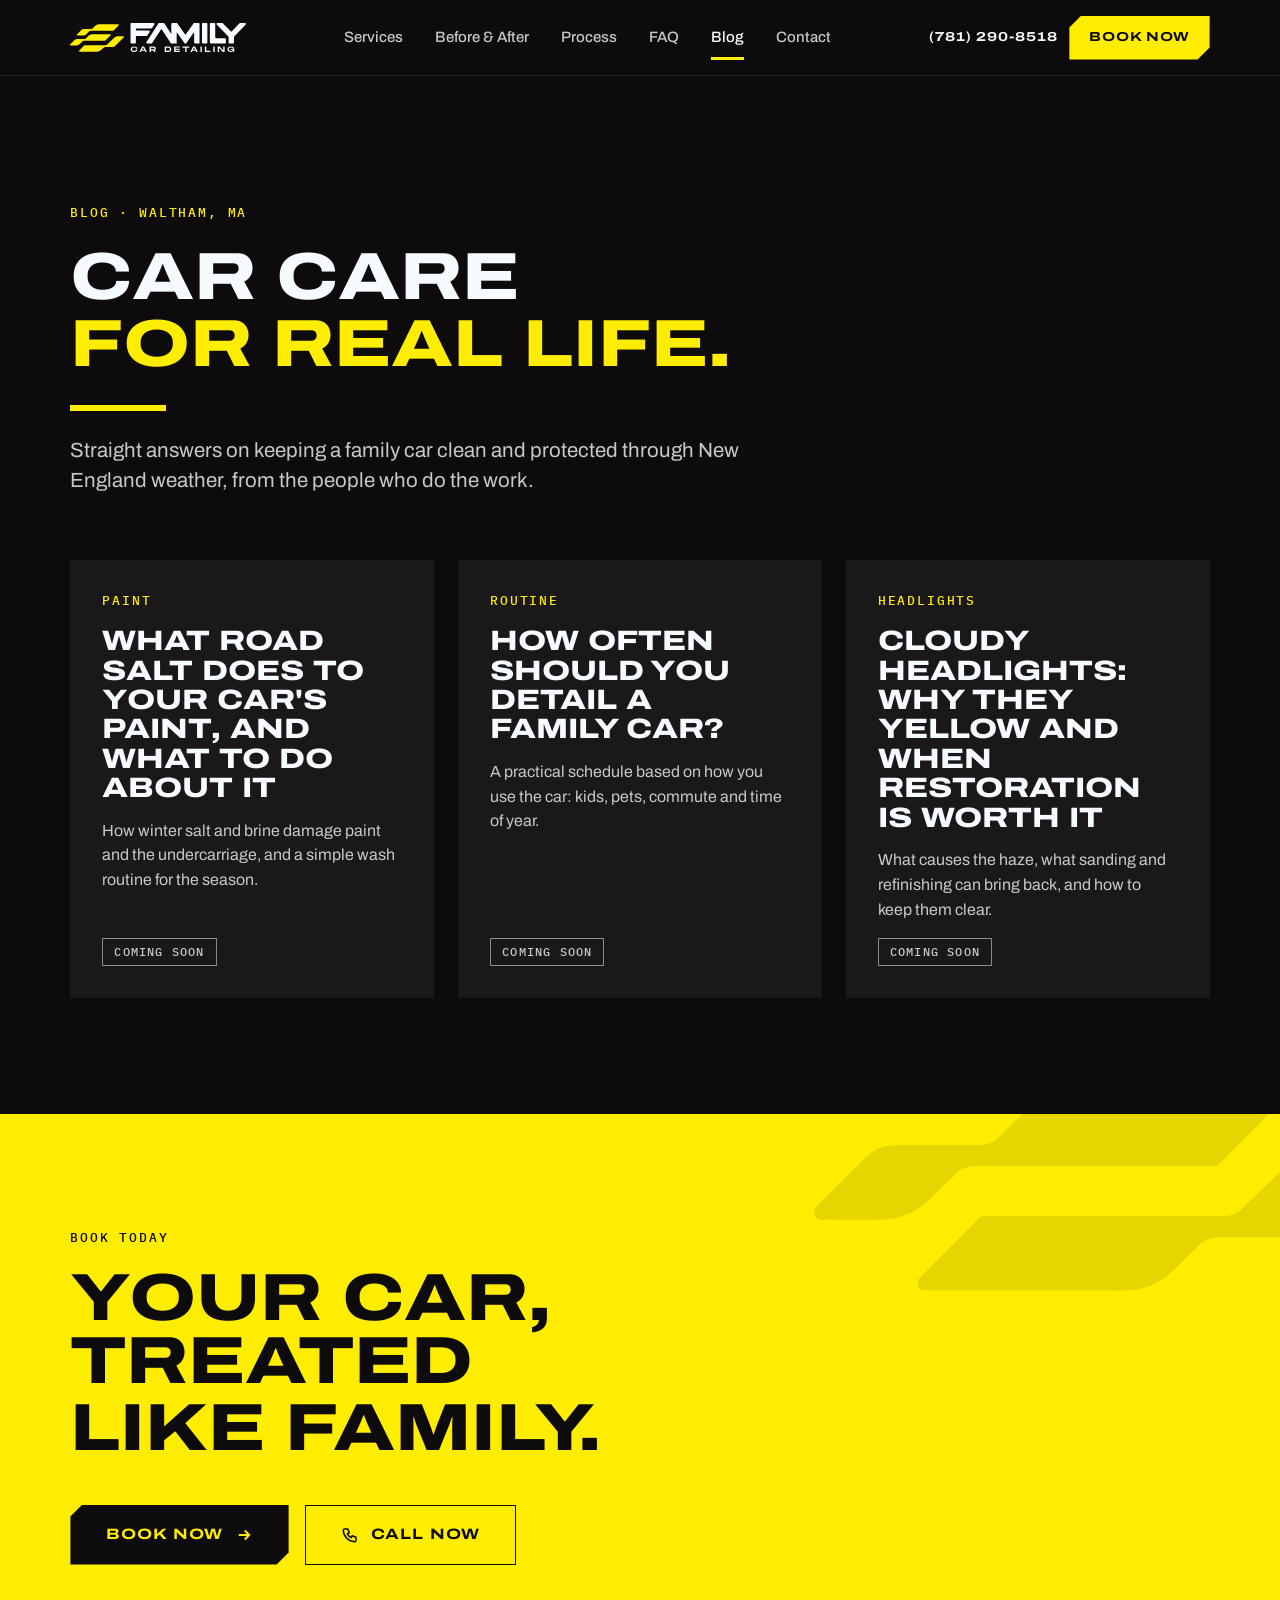
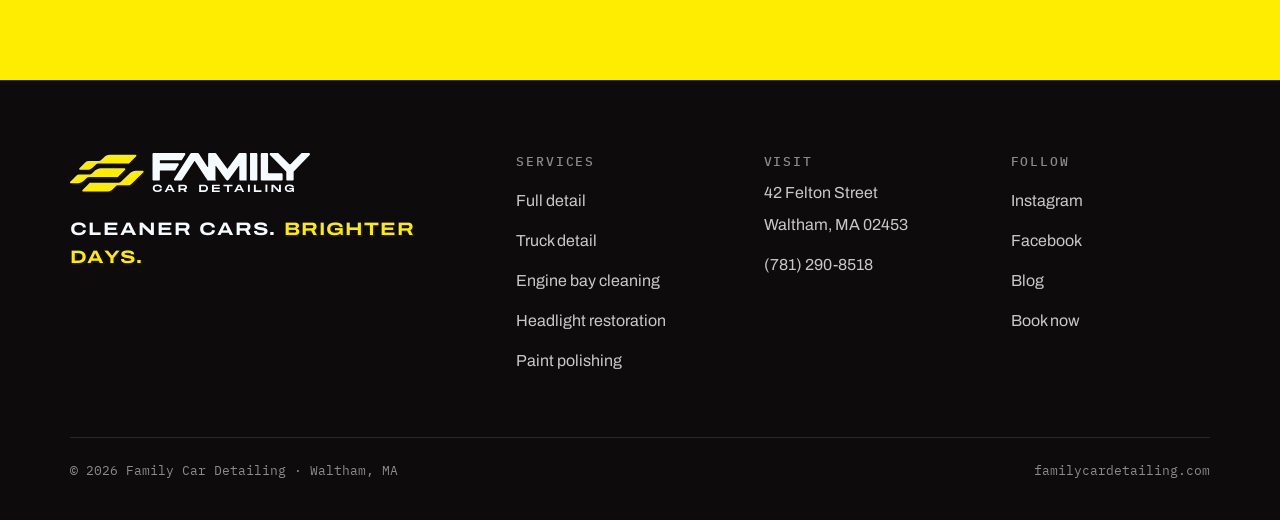
==== blog/index.html @ ffea7d0d "feat: site Family Car Detailing (one page + blog) e material de marca Site estático em website/, sty" ====
<!doctype html>
<html lang="en-US">
<head>
<meta charset="utf-8">
<meta name="viewport" content="width=device-width, initial-scale=1, viewport-fit=cover">
<title>Car Care Blog for Waltham Drivers | Family Car Detailing</title>
<meta name="description" content="Straight answers on keeping a family car clean and protected through New England weather, from the Family Car Detailing studio in Waltham, MA.">
<link rel="canonical" href="https://familycardetailing.com/blog/">
<meta name="theme-color" content="#0D0B0C">
<meta property="og:type" content="website">
<meta property="og:title" content="Car Care Blog for Waltham Drivers | Family Car Detailing">
<meta property="og:description" content="Straight answers on keeping a family car clean and protected through New England weather.">
<meta property="og:image" content="https://familycardetailing.com/assets/img/og.jpg">
<link rel="icon" href="../assets/img/simbolo.svg" type="image/svg+xml">
<link rel="preload" href="../assets/fonts/archivo-var-latin.woff2" as="font" type="font/woff2" crossorigin>
<link rel="stylesheet" href="../assets/css/tokens.css">
<link rel="stylesheet" href="../assets/css/components.css">
<link rel="stylesheet" href="../assets/css/site.css">
<script>document.documentElement.classList.add('js');</script>
<!-- Prévia no GitHub Pages não deve ser indexada pelo Google; no domínio final este trecho não faz nada. -->
<script>if (location.hostname.endsWith('github.io')) { var m = document.createElement('meta'); m.name = 'robots'; m.content = 'noindex, nofollow'; document.head.appendChild(m); }</script>
</head>
<body>
<a class="fcd-skip" href="#main">Skip to content</a>

<svg width="0" height="0" style="position:absolute" aria-hidden="true" focusable="false">
<defs>
<symbol id="fcd-mark" viewBox="0 0 457.68 230.81"><path d="M62.46,94.26l43.87.1c12.84,0,25-4.72,33.36-12.94l20.92-20.58c3.93-3.87,8.81-5.75,14.92-5.75l188.14-.04c1.45,0,2.84-.58,3.86-1.61l43.93-44.12c1.55-1.56,2.02-3.9,1.17-5.94-.85-2.04-2.83-3.36-5.04-3.36,0,0-161.44-.03-161.44-.03-.11,0-.22,0-.33,0-13.63.83-25.52,6.26-35.33,16.13l-15.44,15.54c-5.21,5.25-10.36,7.8-15.73,7.8l-63.08.04c-8.25,0-15.07,2.66-20.27,7.89l-37.37,37.55c-1.55,1.56-2.02,3.9-1.17,5.93.84,2.03,2.82,3.36,5.03,3.37Z"/><path d="M105.44,143.59c3.29-3.25,8.28-4.16,13.22-4.64,0,0,176.34.07,176.34.07,1.45,0,2.84-.58,3.87-1.61l43.7-43.94c1.55-1.56,2.01-3.9,1.17-5.94-.84-2.03-2.83-3.36-5.03-3.36l-147.32-.1c-13.97.14-26.59,5.39-36.48,15.19l-18.66,18.49c-3.59,3.56-8.76,5.69-13.82,5.69h-62.61c-8.14,0-15.57,2.94-20.91,8.29L1.59,169.1c-1.56,1.56-2.02,3.9-1.18,5.93.84,2.04,2.82,3.37,5.02,3.37l42.95.13c13.98,0,27.16-5.41,37.1-15.23l19.95-19.71Z"/><path d="M457.27,103.7c-.84-2.05-2.82-3.38-5.03-3.39l-42.95-.13c-13.98,0-27.16,5.41-37.08,15.21l-57.11,55.88c-3.29,3.25-8.28,4.16-13.21,4.64,0,0-176.34-.07-176.34-.07-1.45,0-2.84.58-3.87,1.61l-43.7,43.94c-1.55,1.56-2.01,3.9-1.17,5.94.85,2.03,2.83,3.36,5.03,3.36l147.26.1h.06c13.98-.14,26.59-5.39,36.48-15.19l18.66-18.49c3.59-3.56,8.76-5.69,13.82-5.69h62.61c8.14,0,15.57-2.94,20.88-8.26l74.46-73.54c1.57-1.55,2.05-3.9,1.22-5.94Z"/></symbol>
<symbol id="i-arrow" viewBox="0 0 24 24" fill="none" stroke="currentColor" stroke-width="2.5"><path d="M5 12h14M13 6l6 6-6 6"/></symbol>
<symbol id="i-plus" viewBox="0 0 24 24" fill="none" stroke="currentColor" stroke-width="2.5"><path d="M12 5v14M5 12h14"/></symbol>
<symbol id="i-menu" viewBox="0 0 24 24" fill="none" stroke="currentColor" stroke-width="2"><path d="M3 7h18M3 12h18M9 17h12"/></symbol>
<symbol id="i-phone" viewBox="0 0 24 24" fill="none" stroke="currentColor" stroke-width="2"><path d="M5 4h4l2 5-2.5 1.5a11 11 0 0 0 5 5L15 13l5 2v4a2 2 0 0 1-2 2A16 16 0 0 1 3 6a2 2 0 0 1 2-2z"/></symbol>
</defs>
</svg>

<header class="fcd-header" id="top">
  <a class="fcd-header__brand" href="../" aria-label="Family Car Detailing — home"><img class="fcd-logo" src="../assets/img/logo_hor_light.svg" width="827" height="136" alt=""></a>
  <nav class="fcd-nav" aria-label="Primary">
    <a href="../#services">Services</a>
    <a href="../#work">Before &amp; After</a>
    <a href="../#process">Process</a>
    <a href="../#faq">FAQ</a>
    <a href="./" aria-current="page">Blog</a>
    <a href="../#visit">Contact</a>
  </nav>
  <div class="fcd-header__actions">
    <a class="fcd-link fcd-header__call" href="tel:+17812908518">(781) 290-8518</a>
    <a class="fcd-btn fcd-btn--primary fcd-btn--sm" href="../#book">Book now</a>
    <button class="fcd-menu-btn" type="button" aria-label="Open menu" aria-expanded="false" aria-controls="menu"><svg aria-hidden="true"><use href="#i-menu"/></svg></button>
  </div>
</header>

<main id="main">
  <div class="fcd-page-head" data-reveal="lines">
    <span class="fcd-eyebrow">Blog · Waltham, MA</span>
    <h1 class="fcd-h1"><span class="fcd-line"><span>Car care</span></span><span class="fcd-line"><span class="fcd-hl">for real life.</span></span></h1>
    <div class="fcd-bar fcd-bar--lg"></div>
    <p class="fcd-lead">Straight answers on keeping a family car clean and protected through New England weather, from the people who do the work.</p>
  </div>

  <section class="fcd-section" style="padding-top:0">
    <div class="fcd-container">
      <!-- Cada artigo publicado vira <a class="fcd-card" href="slug/"> com data em .fcd-data; trocar a etiqueta "Coming soon". -->
      <div class="fcd-posts">
        <article class="fcd-post" data-reveal="rise" style="--d:0"><span class="fcd-eyebrow">Paint</span><h2 class="fcd-h3">What road salt does to your car's paint, and what to do about it</h2><p>How winter salt and brine damage paint and the undercarriage, and a simple wash routine for the season.</p><span class="fcd-tag fcd-tag--outline">Coming soon</span></article>
        <article class="fcd-post" data-reveal="rise" style="--d:1"><span class="fcd-eyebrow">Routine</span><h2 class="fcd-h3">How often should you detail a family car?</h2><p>A practical schedule based on how you use the car: kids, pets, commute and time of year.</p><span class="fcd-tag fcd-tag--outline">Coming soon</span></article>
        <article class="fcd-post" data-reveal="rise" style="--d:2"><span class="fcd-eyebrow">Headlights</span><h2 class="fcd-h3">Cloudy headlights: why they yellow and when restoration is worth it</h2><p>What causes the haze, what sanding and refinishing can bring back, and how to keep them clear.</p><span class="fcd-tag fcd-tag--outline">Coming soon</span></article>
      </div>
    </div>
  </section>

  <section class="fcd-cta" data-theme="yellow">
    <svg class="fcd-mark fcd-cta__mark" viewBox="0 0 457.68 230.81" aria-hidden="true"><use href="#fcd-mark"/></svg>
    <div class="fcd-cta__copy" data-reveal="lines">
      <span class="fcd-eyebrow">Book today</span>
      <h2 class="fcd-h1"><span class="fcd-line"><span>Your car, treated</span></span><span class="fcd-line"><span>like family.</span></span></h2>
    </div>
    <div class="fcd-cta__actions">
      <a class="fcd-btn fcd-btn--primary fcd-btn--lg" href="../#book">Book now<svg aria-hidden="true"><use href="#i-arrow"/></svg></a>
      <a class="fcd-btn fcd-btn--secondary fcd-btn--lg" href="tel:+17812908518"><svg aria-hidden="true"><use href="#i-phone"/></svg>Call now</a>
    </div>
  </section>
</main>

<footer class="fcd-footer">
  <div class="fcd-footer__cols">
    <div class="fcd-footer__brand"><img class="fcd-logo" style="width:240px" src="../assets/img/logo_hor_light.svg" width="827" height="136" alt="Family Car Detailing" loading="lazy"><span class="fcd-footer__tagline">Cleaner cars. <span class="fcd-hl">Brighter days.</span></span></div>
    <nav aria-label="Services"><span class="fcd-eyebrow" style="color:var(--muted);padding-bottom:10px">Services</span><a href="../#services">Full detail</a><a href="../#services">Truck detail</a><a href="../#services">Engine bay cleaning</a><a href="../#services">Headlight restoration</a><a href="../#services">Paint polishing</a></nav>
    <address><span class="fcd-eyebrow" style="color:var(--muted);padding-bottom:10px;min-height:0">Visit</span>42 Felton Street<span>Waltham, MA&nbsp;02453</span><a href="tel:+17812908518">(781) 290-8518</a></address>
    <nav aria-label="Follow"><span class="fcd-eyebrow" style="color:var(--muted);padding-bottom:10px">Follow</span><a href="../#visit" data-tbd-link="instagram">Instagram</a><a href="../#visit" data-tbd-link="facebook">Facebook</a><a href="./">Blog</a><a href="../#book">Book now</a></nav>
  </div>
  <div class="fcd-footer__legal"><span>© 2026 Family Car Detailing · Waltham, MA</span><span>familycardetailing.com</span></div>
</footer>

<div class="fcd-callbar is-on"><a class="fcd-btn fcd-btn--primary" href="../#book">Book now</a><a class="fcd-btn fcd-btn--secondary fcd-callbar__call" href="tel:+17812908518" aria-label="Call now"><svg aria-hidden="true"><use href="#i-phone"/></svg></a></div>

<div class="fcd-menu" id="menu" role="dialog" aria-modal="true" aria-label="Menu" inert>
  <div class="fcd-menu__layer fcd-menu__layer--1"></div>
  <div class="fcd-menu__layer fcd-menu__layer--2"></div>
  <div class="fcd-menu__panel">
    <div class="fcd-menu__bar"><img class="fcd-logo" style="width:150px" src="../assets/img/logo_hor_light.svg" width="827" height="136" alt="Family Car Detailing"><button class="fcd-menu__close" type="button" data-menu-close>Close<svg aria-hidden="true"><use href="#i-plus"/></svg></button></div>
    <ul class="fcd-menu__list">
      <li class="fcd-menu__item"><a href="../#services"><span class="fcd-num">01</span>Services</a></li>
      <li class="fcd-menu__item"><a href="../#work"><span class="fcd-num">02</span>Before &amp; After</a></li>
      <li class="fcd-menu__item"><a href="../#process"><span class="fcd-num">03</span>Process</a></li>
      <li class="fcd-menu__item"><a href="../#faq"><span class="fcd-num">04</span>FAQ</a></li>
      <li class="fcd-menu__item"><a href="./"><span class="fcd-num">05</span>Blog</a></li>
      <li class="fcd-menu__item"><a href="../#visit"><span class="fcd-num">06</span>Contact</a></li>
    </ul>
    <div class="fcd-menu__foot">
      <span class="fcd-eyebrow">Waltham, MA</span>
      <div><a class="fcd-btn fcd-btn--primary" href="../#book">Book now</a><a class="fcd-btn fcd-btn--secondary" href="tel:+17812908518"><svg aria-hidden="true"><use href="#i-phone"/></svg>Call now</a></div>
    </div>
  </div>
</div>

<script src="../assets/vendor/gsap.min.js" defer></script>
<script src="../assets/vendor/ScrollTrigger.min.js" defer></script>
<script src="../assets/js/main.js" defer></script>
</body>
</html>
---- assets/css/tokens.css ----
/* Family Car Detailing — tokens (fonte: projeto/styleguide/family-web-styleguide.html, bloco fcd-tokens) */
@font-face { font-family: 'Archivo'; font-style: normal; font-weight: 300 900; font-stretch: 62% 125%; font-display: swap; src: url(../fonts/archivo-var-latin.woff2) format('woff2'); }
@font-face { font-family: 'IBM Plex Mono'; font-style: normal; font-weight: 400; font-display: swap; src: url(../fonts/plex-mono-400-latin.woff2) format('woff2'); }
@font-face { font-family: 'IBM Plex Mono'; font-style: normal; font-weight: 500; font-display: swap; src: url(../fonts/plex-mono-500-latin.woff2) format('woff2'); }

:root {
  /* cor · marca (Brand Book 1.0) */
  --fcd-yellow: #FFED00;
  --fcd-black: #0D0B0C;
  --fcd-white: #F6FBFF;
  --fcd-graphite: #1A1819;
  --fcd-steel: #2A2729;
  --fcd-silver: #8C8A8B;
  --fcd-chrome: #C9C7C8;
  --fcd-ink-700: #3A3638;
  --fcd-ink-500: #5A5658;
  --fcd-mist: #E6EBEF;

  /* cor · estado (extensão para web, fora do brand book) */
  --fcd-error: #FF6B5E;
  --fcd-error-ink: #B3261E;
  --fcd-success: #4FD08A;
  --fcd-success-ink: #1B6E42;

  /* cor · papéis — tema Carbon (padrão) */
  --bg: var(--fcd-black);
  --surface: var(--fcd-graphite);
  --border: var(--fcd-steel);
  --control-border: var(--fcd-silver);
  --text: var(--fcd-white);
  --text-2: var(--fcd-chrome);
  --muted: var(--fcd-silver);
  --accent: var(--fcd-yellow);
  --on-accent: var(--fcd-black);
  --hl: var(--fcd-yellow);
  --eyebrow: var(--fcd-yellow);
  --bar: var(--fcd-yellow);
  --focus: var(--fcd-yellow);
  --danger: var(--fcd-error);
  --ok: var(--fcd-success);
  --sheen: rgba(255, 255, 255, .7);

  /* tipo */
  --font-sans: 'Archivo', system-ui, -apple-system, 'Segoe UI', sans-serif;
  --font-mono: 'IBM Plex Mono', ui-monospace, 'SFMono-Regular', Menlo, monospace;
  --fs-display: clamp(44px, 7vw, 112px);
  --fs-h1: clamp(38px, 5.2vw, 80px);
  --fs-h2: clamp(30px, 4vw, 56px);
  --fs-h3: clamp(22px, 2.2vw, 28px);
  --fs-h4: 20px;
  --fs-lead: clamp(18px, 1.6vw, 22px);
  --fs-body: clamp(16px, .6vw + 13px, 18px);
  --fs-small: 15px;
  --fs-eyebrow: 13px;

  /* espaço (base 4) */
  --space-1: 4px;
  --space-2: 8px;
  --space-3: 12px;
  --space-4: 16px;
  --space-6: 24px;
  --space-8: 32px;
  --space-12: 48px;
  --space-16: 64px;
  --space-24: 96px;
  --space-32: 128px;

  /* layout */
  --container: 1280px;
  --gutter: clamp(20px, 5.5vw, 80px);
  --section: clamp(64px, 9vw, 144px);
  --header-h: 76px;

  /* forma */
  --fcd-radius: 0;
  --fcd-cut: 12px;
  --cut: polygon(var(--fcd-cut) 0, 100% 0, 100% calc(100% - var(--fcd-cut)), calc(100% - var(--fcd-cut)) 100%, 0 100%, 0 var(--fcd-cut));

  /* movimento */
  --fcd-ease: cubic-bezier(.2, .7, .1, 1);
  --fcd-dur-1: 160ms;
  --fcd-dur-2: 240ms;
  --fcd-dur-3: 480ms;
  --fcd-dur-4: 900ms;

  /* camadas */
  --z-base: 0;
  --z-raised: 10;
  --z-header: 100;
  --z-callbar: 110;
  --z-overlay: 1000;
}

/* tema Gloss — seções claras de respiro */
[data-theme="gloss"] {
  --bg: var(--fcd-white);
  --surface: var(--fcd-mist);
  --border: var(--fcd-chrome);
  --control-border: var(--fcd-ink-500);
  --text: var(--fcd-black);
  --text-2: var(--fcd-ink-700);
  --muted: var(--fcd-ink-500);
  --accent: var(--fcd-black);
  --on-accent: var(--fcd-white);
  --hl: var(--fcd-black);
  --eyebrow: var(--fcd-ink-500);
  --focus: var(--fcd-black);
  --danger: var(--fcd-error-ink);
  --ok: var(--fcd-success-ink);
  --sheen: rgba(255, 255, 255, .28);
}

/* tema Yellow — uma seção de chamada por página */
[data-theme="yellow"] {
  --bg: var(--fcd-yellow);
  --surface: var(--fcd-black);
  --border: var(--fcd-black);
  --control-border: var(--fcd-black);
  --text: var(--fcd-black);
  --text-2: var(--fcd-black);
  --muted: var(--fcd-black);
  --accent: var(--fcd-black);
  --on-accent: var(--fcd-yellow);
  --hl: var(--fcd-black);
  --eyebrow: var(--fcd-black);
  --bar: var(--fcd-black);
  --focus: var(--fcd-black);
  --sheen: rgba(255, 255, 255, .28);
}

/* tema Carbon declarado, para aninhar dentro de seções claras */
[data-theme="carbon"] {
  --bg: var(--fcd-black);
  --surface: var(--fcd-graphite);
  --border: var(--fcd-steel);
  --control-border: var(--fcd-silver);
  --text: var(--fcd-white);
  --text-2: var(--fcd-chrome);
  --muted: var(--fcd-silver);
  --accent: var(--fcd-yellow);
  --on-accent: var(--fcd-black);
  --hl: var(--fcd-yellow);
  --eyebrow: var(--fcd-yellow);
  --bar: var(--fcd-yellow);
  --focus: var(--fcd-yellow);
  --danger: var(--fcd-error);
  --ok: var(--fcd-success);
  --sheen: rgba(255, 255, 255, .7);
}
---- assets/css/components.css ----
/* Family Car Detailing — base + componentes (fonte: styleguide, bloco fcd-components). Não editar aqui: extensões vão em site.css */
/* ---------- base ---------- */
*, *::before, *::after { box-sizing: border-box; }
html { -webkit-text-size-adjust: 100%; scroll-behavior: smooth; }
body {
  margin: 0;
  background: var(--bg);
  color: var(--text);
  font: 400 var(--fs-body)/1.55 var(--font-sans);
  -webkit-font-smoothing: antialiased;
}
[data-theme] { background: var(--bg); color: var(--text); }
h1, h2, h3, h4, p, figure, blockquote, dl, dd { margin: 0; }
h1, h2, h3, h4 { font-stretch: 125%; font-weight: 800; text-transform: uppercase; text-wrap: balance; }
p { text-wrap: pretty; }
img, svg { display: block; max-width: 100%; }
a { color: inherit; }
button, input, select, textarea { font: inherit; color: inherit; border-radius: 0; }
:focus-visible { outline: 2px solid var(--focus); outline-offset: 3px; }
.fcd-sr { position: absolute; width: 1px; height: 1px; overflow: hidden; clip-path: inset(50%); white-space: nowrap; }
.fcd-skip { position: absolute; left: 16px; top: -80px; z-index: var(--z-overlay); padding: 12px 16px; background: var(--fcd-yellow); color: var(--fcd-black); font-weight: 700; }
.fcd-skip:focus { top: 16px; }

/* ---------- tipografia ---------- */
.fcd-display { font-size: var(--fs-display); line-height: .92; }
.fcd-h1 { font-size: var(--fs-h1); line-height: .95; }
.fcd-h2 { font-size: var(--fs-h2); line-height: .95; }
.fcd-h3 { font-size: var(--fs-h3); line-height: 1.05; }
.fcd-h4 { font-size: var(--fs-h4); line-height: 1.15; font-weight: 700; }
.fcd-display, .fcd-h1, .fcd-h2, .fcd-h3, .fcd-h4 { font-stretch: 125%; font-weight: 800; text-transform: uppercase; text-wrap: balance; }
.fcd-h4 { font-weight: 700; }
.fcd-lead { font-size: var(--fs-lead); line-height: 1.5; color: var(--text-2); max-width: 60ch; }
.fcd-body { color: var(--text-2); max-width: 68ch; }
.fcd-small { font-size: var(--fs-small); font-weight: 500; line-height: 1.45; color: var(--text-2); }
.fcd-eyebrow { font: 500 var(--fs-eyebrow)/1.4 var(--font-mono); letter-spacing: .14em; text-transform: uppercase; color: var(--eyebrow); }
.fcd-data { font: 400 15px/1.4 var(--font-mono); font-variant-numeric: tabular-nums; }
.fcd-num { font: 400 15px/1 var(--font-mono); color: var(--hl); }
.fcd-hl { color: var(--hl); }
.fcd-bar { width: 72px; height: 6px; background: var(--bar); }
.fcd-bar--lg { width: 96px; }

/* ---------- layout ---------- */
.fcd-container { width: 100%; max-width: calc(var(--container) + 2 * var(--gutter)); margin-inline: auto; padding-inline: var(--gutter); }
.fcd-section { padding-block: var(--section); }
.fcd-stack { display: flex; flex-direction: column; gap: var(--space-6); }
.fcd-grid { display: grid; gap: var(--space-6); grid-template-columns: repeat(auto-fit, minmax(min(260px, 100%), 1fr)); }
.fcd-rule { border: 0; border-top: 1px solid var(--border); margin: 0; }

/* ---------- logo e símbolo ---------- */
.fcd-logo { width: 176px; height: auto; aspect-ratio: 827.3 / 135.8; }
.fcd-logo--vert { aspect-ratio: 542.87 / 288.06; }
.fcd-mark { aspect-ratio: 457.68 / 230.81; height: auto; fill: currentColor; overflow: visible; }
.fcd-mark--outline { fill: none; stroke: currentColor; stroke-width: 2; }

/* ---------- botões ---------- */
.fcd-btn {
  --btn-h: 52px;
  position: relative; isolation: isolate;
  display: inline-flex; align-items: center; justify-content: center; gap: 12px;
  min-height: var(--btn-h); padding: 0 28px;
  border: 0; background: none; color: var(--text);
  font: 700 14px/1 var(--font-sans); font-stretch: 125%; letter-spacing: .06em; text-transform: uppercase; text-decoration: none; white-space: nowrap;
  cursor: pointer; touch-action: manipulation;
  transition: transform var(--fcd-dur-1) var(--fcd-ease), color var(--fcd-dur-1) var(--fcd-ease), background-color var(--fcd-dur-1) var(--fcd-ease);
}
.fcd-btn svg { width: 18px; height: 18px; flex: none; transition: transform var(--fcd-dur-2) var(--fcd-ease); }
.fcd-btn:hover svg { transform: translateX(6px); }
.fcd-btn:active { transform: scale(.98); }
.fcd-btn--primary { color: var(--on-accent); }
.fcd-btn--primary::before {
  content: ""; position: absolute; inset: 0; z-index: -1;
  clip-path: var(--cut);
  background-color: var(--accent);
  background-image: linear-gradient(110deg, transparent 35%, var(--sheen) 50%, transparent 65%);
  background-repeat: no-repeat; background-size: 60% 100%; background-position: -160% 0;
  transition: background-position var(--fcd-dur-3) var(--fcd-ease);
}
.fcd-btn--primary:hover::before { background-position: 260% 0; }
.fcd-btn--secondary { box-shadow: inset 0 0 0 1px var(--text); }
.fcd-btn--secondary:hover { background-color: var(--text); color: var(--bg); }
.fcd-btn--lg { --btn-h: 60px; padding: 0 36px; font-size: 15px; }
.fcd-btn--sm { --btn-h: 44px; --fcd-cut: 10px; padding: 0 20px; font-size: 13px; }
.fcd-btn--block { display: flex; width: 100%; }
.fcd-btn[disabled], .fcd-btn[aria-disabled="true"] { cursor: not-allowed; color: var(--muted); transform: none; }
.fcd-btn--primary[disabled]::before, .fcd-btn--primary[aria-disabled="true"]::before { background-color: var(--border); background-image: none; }
.fcd-btn--secondary[disabled], .fcd-btn--secondary[aria-disabled="true"] { box-shadow: inset 0 0 0 1px var(--border); background: none; }
.fcd-btn[disabled] svg, .fcd-btn[aria-disabled="true"] svg { transform: none; }

.fcd-link {
  display: inline-flex; align-items: center; gap: 10px; min-height: 44px;
  font: 700 13px/1 var(--font-sans); font-stretch: 125%; letter-spacing: .06em; text-transform: uppercase; text-decoration: none; white-space: nowrap;
  background: linear-gradient(var(--accent), var(--accent)) no-repeat 0 calc(100% - 9px) / 100% 2px;
}
.fcd-link svg { width: 16px; height: 16px; transition: transform var(--fcd-dur-2) var(--fcd-ease); }
.fcd-link:hover svg { transform: translateX(6px); }

/* ---------- rótulos ---------- */
.fcd-tag {
  --fcd-cut: 8px;
  display: inline-flex; align-items: center; height: 28px; padding: 0 14px;
  background: var(--fcd-yellow); color: var(--fcd-black); clip-path: var(--cut);
  font: 500 12px/1 var(--font-mono); letter-spacing: .1em; text-transform: uppercase; white-space: nowrap;
}
.fcd-tag--outline { background: none; clip-path: none; padding: 0 12px; color: var(--text-2); box-shadow: inset 0 0 0 1px var(--muted); }
[data-theme="yellow"] .fcd-tag:not(.fcd-tag--outline) { background: var(--fcd-black); color: var(--fcd-yellow); }

/* ---------- cabeçalho ---------- */
.fcd-header {
  position: sticky; top: 0; z-index: var(--z-header);
  display: flex; align-items: center; justify-content: space-between; gap: 16px 32px;
  min-height: var(--header-h); padding: 0 var(--gutter);
  background: var(--bg); border-bottom: 1px solid var(--border);
}
.fcd-header__brand { display: inline-flex; align-items: center; min-height: 44px; }
.fcd-nav { display: flex; align-items: center; gap: 32px; }
.fcd-nav a {
  display: inline-flex; align-items: center; min-height: 44px;
  font-size: 15px; font-weight: 500; text-decoration: none; color: var(--text-2);
  box-shadow: inset 0 -3px 0 transparent;
  transition: color var(--fcd-dur-1) var(--fcd-ease), box-shadow var(--fcd-dur-1) var(--fcd-ease);
}
.fcd-nav a:hover { color: var(--text); }
.fcd-nav a[aria-current="page"] { color: var(--text); box-shadow: inset 0 -3px 0 var(--fcd-yellow); }
.fcd-header__actions { display: flex; align-items: center; gap: 12px; }
.fcd-menu-btn { display: none; width: 48px; height: 48px; padding: 0; border: 0; background: none; cursor: pointer; align-items: center; justify-content: center; }
.fcd-menu-btn svg { width: 26px; height: 26px; }
@media (max-width: 960px) {
  .fcd-nav, .fcd-header__call { display: none; }
  .fcd-menu-btn { display: inline-flex; }
}

/* ---------- formulário ---------- */
.fcd-form { display: grid; gap: 28px 24px; grid-template-columns: repeat(auto-fit, minmax(min(280px, 100%), 1fr)); padding: clamp(20px, 3vw, 48px); background: var(--surface); }
.fcd-form__full { grid-column: 1 / -1; }
.fcd-field { display: flex; flex-direction: column; gap: 8px; min-width: 0; }
.fcd-label { font-size: 15px; font-weight: 500; }
.fcd-label small { font-size: inherit; font-weight: 400; color: var(--muted); }
.fcd-input, .fcd-select, .fcd-textarea {
  width: 100%; min-height: 52px; padding: 0 16px;
  border: 0; background: var(--bg); color: var(--text);
  font: 400 16px/1.5 var(--font-sans);
  box-shadow: inset 0 0 0 1px var(--control-border);
  transition: box-shadow var(--fcd-dur-1) var(--fcd-ease);
}
.fcd-textarea { padding: 14px 16px; resize: vertical; }
.fcd-select {
  appearance: none; padding-right: 44px;
  background-image: url("data:image/svg+xml,%3Csvg xmlns='http://www.w3.org/2000/svg' viewBox='0 0 24 24' fill='none' stroke='%23F6FBFF' stroke-width='2.5'%3E%3Cpath d='M6 9l6 6 6-6'/%3E%3C/svg%3E");
  background-repeat: no-repeat; background-position: right 14px center; background-size: 18px;
}
.fcd-input::placeholder, .fcd-textarea::placeholder { color: var(--muted); opacity: 1; }
.fcd-input:hover, .fcd-select:hover, .fcd-textarea:hover { box-shadow: inset 0 0 0 1px var(--text); }
.fcd-input:focus-visible, .fcd-select:focus-visible, .fcd-textarea:focus-visible { outline: none; box-shadow: inset 0 0 0 2px var(--focus); }
.fcd-input[aria-invalid="true"], .fcd-select[aria-invalid="true"], .fcd-textarea[aria-invalid="true"] { box-shadow: inset 0 0 0 2px var(--danger); }
.fcd-help { font-size: 14px; color: var(--muted); }
.fcd-msg { display: flex; align-items: flex-start; gap: 8px; font-size: 15px; }
.fcd-msg svg { width: 16px; height: 16px; flex: none; margin-top: 3px; }
.fcd-msg--error { color: var(--danger); }
.fcd-msg--success { color: var(--ok); }
.fcd-msg[hidden] { display: none; }
.fcd-fieldset { border: 0; margin: 0; padding: 0; min-width: 0; }
.fcd-fieldset legend { padding: 0 0 12px; font-size: 15px; font-weight: 500; }
.fcd-choices { display: flex; flex-wrap: wrap; gap: 12px; }
.fcd-choice { position: relative; display: inline-flex; cursor: pointer; }
.fcd-choice input { position: absolute; opacity: 0; inset: 0; margin: 0; cursor: pointer; }
.fcd-choice span {
  display: inline-flex; align-items: center; min-height: 48px; padding: 0 18px;
  font-size: 15px; font-weight: 500;
  box-shadow: inset 0 0 0 1px var(--control-border);
  transition: background-color var(--fcd-dur-1) var(--fcd-ease), color var(--fcd-dur-1) var(--fcd-ease);
}
.fcd-choice:hover span { box-shadow: inset 0 0 0 1px var(--text); }
.fcd-choice input:checked + span { background: var(--accent); color: var(--on-accent); box-shadow: none; font-weight: 600; }
.fcd-choice input:focus-visible + span { outline: 2px solid var(--focus); outline-offset: 3px; }
.fcd-check { display: inline-flex; align-items: center; gap: 12px; min-height: 44px; font-size: 15px; color: var(--text-2); cursor: pointer; }
.fcd-check input { width: 20px; height: 20px; margin: 0; accent-color: var(--fcd-yellow); }
.fcd-form__foot { display: flex; flex-wrap: wrap; align-items: center; justify-content: space-between; gap: 20px; }

/* ---------- cartões ---------- */
.fcd-card { display: flex; flex-direction: column; gap: 18px; padding: 32px; background: var(--surface); text-decoration: none; min-width: 0; }
a.fcd-card { transition: box-shadow var(--fcd-dur-2) var(--fcd-ease); box-shadow: inset 0 0 0 0 var(--accent); }
a.fcd-card:hover { box-shadow: inset 0 -6px 0 0 var(--accent); }
.fcd-card p { font-size: 16px; color: var(--text-2); }
.fcd-card__foot { margin-top: auto; }
.fcd-spec { display: flex; flex-direction: column; font: 400 14px/1.4 var(--font-mono); }
.fcd-spec > div { display: flex; justify-content: space-between; gap: 16px; padding: 12px 0; border-top: 1px solid var(--border); }
.fcd-spec > div:last-child { border-bottom: 1px solid var(--border); }
.fcd-spec dt { color: var(--muted); }

.fcd-photo { background-color: var(--surface); background-size: cover; background-position: center; --fcd-cut: 16px; clip-path: var(--cut); aspect-ratio: 4 / 3; }
.fcd-photo--wide { aspect-ratio: 16 / 9; }
.fcd-photo--tall { aspect-ratio: 4 / 5; }
.fcd-placeholder {
  display: flex; align-items: center; justify-content: center; padding: 16px; text-align: center;
  background: repeating-linear-gradient(45deg, var(--border) 0 2px, transparent 2px 18px) var(--surface);
  font: 500 12px/1.4 var(--font-mono); letter-spacing: .1em; text-transform: uppercase; color: var(--text-2);
}

/* ---------- tabela de preços ---------- */
.fcd-pricing { width: 100%; border-collapse: collapse; text-align: left; }
.fcd-pricing caption { text-align: left; padding-bottom: 16px; font: 500 var(--fs-eyebrow)/1.4 var(--font-mono); letter-spacing: .14em; text-transform: uppercase; color: var(--muted); }
.fcd-pricing th, .fcd-pricing td { padding: 20px 16px 20px 0; border-top: 1px solid var(--border); vertical-align: top; }
.fcd-pricing thead th { padding-block: 12px; border-top: 0; font: 500 12px/1.4 var(--font-mono); letter-spacing: .14em; text-transform: uppercase; color: var(--muted); }
.fcd-pricing tbody tr:last-child > * { border-bottom: 1px solid var(--border); }
.fcd-pricing tbody th { font-size: 20px; font-stretch: 125%; font-weight: 800; text-transform: uppercase; line-height: 1.15; }
.fcd-pricing tbody th small { display: block; margin-top: 6px; font-size: 15px; font-stretch: 100%; font-weight: 400; text-transform: none; color: var(--text-2); }
.fcd-pricing td { font: 400 15px/1.4 var(--font-mono); font-variant-numeric: tabular-nums; white-space: nowrap; }
.fcd-pricing td:last-child { padding-right: 0; text-align: right; }
@media (max-width: 760px) {
  .fcd-pricing, .fcd-pricing tbody, .fcd-pricing tr, .fcd-pricing th, .fcd-pricing td { display: block; }
  .fcd-pricing thead { position: absolute; width: 1px; height: 1px; overflow: hidden; clip-path: inset(50%); }
  .fcd-pricing tr { padding: 20px 0; border-top: 1px solid var(--border); }
  .fcd-pricing tbody tr:last-child { border-bottom: 1px solid var(--border); }
  .fcd-pricing caption { display: block; }
  .fcd-pricing tbody th, .fcd-pricing td, .fcd-pricing tbody tr:last-child > * { border: 0; }
  .fcd-pricing tbody th { padding: 0 0 12px; }
  .fcd-pricing td { display: flex; justify-content: space-between; gap: 16px; padding: 8px 0; white-space: normal; }
  .fcd-pricing td::before { content: attr(data-label); color: var(--muted); }
  .fcd-pricing td:last-child { padding-top: 16px; text-align: left; }
  .fcd-pricing td:last-child::before { content: none; }
}

/* ---------- pacote ---------- */
.fcd-package { display: flex; flex-direction: column; gap: 20px; padding: 38px 32px 32px; box-shadow: inset 0 0 0 1px var(--border); min-width: 0; }
.fcd-package--featured { background: var(--surface); box-shadow: inset 0 6px 0 var(--fcd-yellow); }
.fcd-package__top { display: flex; flex-wrap: wrap; align-items: center; justify-content: space-between; gap: 12px; }
.fcd-package__price { font-size: 44px; font-stretch: 125%; font-weight: 800; line-height: 1; }
.fcd-package__price small { display: block; margin-top: 10px; font: 400 13px/1.4 var(--font-mono); font-stretch: 100%; color: var(--muted); }
.fcd-list { list-style: none; margin: 0; padding: 0; font-size: 16px; color: var(--text-2); }
.fcd-list li { display: flex; align-items: flex-start; gap: 12px; padding: 10px 0; border-top: 1px solid var(--border); }
.fcd-list li:last-child { border-bottom: 1px solid var(--border); }
.fcd-list svg { width: 16px; height: 16px; flex: none; margin-top: 5px; color: var(--hl); }
.fcd-package .fcd-btn { margin-top: auto; align-self: flex-start; }

/* ---------- prova: avaliações ---------- */
.fcd-stars { display: inline-flex; gap: 3px; color: var(--fcd-yellow); }
.fcd-stars svg { width: 18px; height: 18px; fill: currentColor; }
[data-theme="gloss"] .fcd-stars { color: var(--fcd-black); }
.fcd-review { display: flex; flex-direction: column; gap: 24px; padding: clamp(28px, 3vw, 44px); min-width: 0; }
.fcd-review blockquote { font-size: clamp(20px, 2vw, 28px); font-stretch: 125%; font-weight: 700; line-height: 1.15; text-transform: uppercase; text-wrap: balance; }
.fcd-review figcaption { display: flex; flex-wrap: wrap; justify-content: space-between; gap: 8px 16px; margin-top: auto; padding-top: 20px; border-top: 3px solid var(--text); font: 400 14px/1.4 var(--font-mono); }
.fcd-review figcaption span + span { color: var(--muted); }
.fcd-rating { display: flex; flex-direction: column; justify-content: space-between; gap: 28px; padding: 40px 32px; box-shadow: inset 0 0 0 1px var(--border); min-width: 0; }
.fcd-rating__score { font-size: 72px; font-stretch: 125%; font-weight: 800; line-height: .9; color: var(--hl); }

/* ---------- antes e depois ---------- */
.fcd-ba { --pos: 50%; --fcd-cut: 16px; position: relative; aspect-ratio: 16 / 10; overflow: hidden; clip-path: var(--cut); background: var(--surface); }
.fcd-ba__img { position: absolute; inset: 0; background-size: cover; background-position: center; }
.fcd-ba__img--after { clip-path: inset(0 0 0 var(--pos)); }
.fcd-ba__label { position: absolute; top: 20px; z-index: 2; }
.fcd-ba__label--before { left: 24px; }
.fcd-ba__label--after { right: 24px; }
.fcd-ba__handle { position: absolute; top: 0; bottom: 0; left: var(--pos); z-index: 2; width: 2px; margin-left: -1px; background: var(--fcd-yellow); pointer-events: none; }
.fcd-ba__handle::after {
  content: ""; position: absolute; top: 50%; left: 50%; width: 48px; height: 48px; margin: -24px 0 0 -24px;
  background: var(--fcd-yellow) url("data:image/svg+xml,%3Csvg xmlns='http://www.w3.org/2000/svg' viewBox='0 0 24 24' fill='none' stroke='%230D0B0C' stroke-width='2.5'%3E%3Cpath d='M9 6l-6 6 6 6M15 6l6 6-6 6'/%3E%3C/svg%3E") center / 22px no-repeat;
  --fcd-cut: 10px; clip-path: var(--cut);
}
.fcd-ba__range { position: absolute; inset: 0; z-index: 3; width: 100%; height: 100%; margin: 0; opacity: 0; cursor: ew-resize; touch-action: pan-y; }
.fcd-ba:focus-within { outline: 2px solid var(--focus); outline-offset: 3px; clip-path: none; }

/* ---------- etapas ---------- */
.fcd-steps { display: flex; flex-direction: column; }
.fcd-step { display: grid; grid-template-columns: 64px 1fr; gap: 16px; padding: 24px 0; border-top: 1px solid var(--border); }
.fcd-step:last-child { border-bottom: 1px solid var(--border); }
.fcd-step p { margin-top: 6px; font-size: 16px; color: var(--text-2); }

/* ---------- perguntas ---------- */
.fcd-faq { border-top: 1px solid var(--border); }
.fcd-faq:last-of-type { border-bottom: 1px solid var(--border); }
.fcd-faq summary { display: flex; align-items: center; justify-content: space-between; gap: 24px; min-height: 72px; padding: 12px 0; font-size: 20px; font-weight: 600; line-height: 1.3; cursor: pointer; list-style: none; }
.fcd-faq summary::-webkit-details-marker { display: none; }
.fcd-faq summary svg { width: 20px; height: 20px; flex: none; color: var(--text-2); transition: transform var(--fcd-dur-2) var(--fcd-ease), color var(--fcd-dur-2) var(--fcd-ease); }
.fcd-faq[open] summary svg { transform: rotate(45deg); color: var(--hl); }
.fcd-faq__body { padding: 0 44px 24px 0; color: var(--text-2); max-width: 68ch; }

/* ---------- hero ---------- */
.fcd-hero { position: relative; isolation: isolate; overflow: hidden; display: flex; flex-direction: column; justify-content: flex-end; gap: 28px; min-height: min(820px, 100svh); padding: clamp(96px, 12vw, 160px) var(--gutter) 40px; }
.fcd-hero__media { position: absolute; inset: 0; z-index: -2; background-size: cover; background-position: 70% 60%; }
.fcd-hero::after { content: ""; position: absolute; inset: 0; z-index: -1; background: linear-gradient(0deg, #0D0B0C 2%, rgba(13, 11, 12, 0) 46%), linear-gradient(90deg, rgba(13, 11, 12, .97), rgba(13, 11, 12, .9) 48%, rgba(13, 11, 12, .2) 88%); }
.fcd-hero__title { max-width: 12ch; }
.fcd-hero__actions { display: flex; flex-wrap: wrap; align-items: center; gap: 16px; }
.fcd-hero__facts { display: grid; grid-template-columns: repeat(auto-fit, minmax(160px, 1fr)); gap: 0 24px; margin-top: 20px; border-top: 1px solid var(--border); font: 400 13px/1.4 var(--font-mono); letter-spacing: .14em; text-transform: uppercase; color: var(--text-2); }
.fcd-hero__facts > * { padding-top: 16px; }
@media (max-width: 760px) {
  .fcd-hero { min-height: 0; padding-top: 250px; gap: 22px; }
  .fcd-hero__media { bottom: auto; height: 300px; background-position: 30% 35%; }
  .fcd-hero::after { background: linear-gradient(0deg, #0D0B0C calc(100% - 290px), rgba(13, 11, 12, 0) calc(100% - 130px)); }
  .fcd-hero__actions .fcd-btn { flex: 1 1 100%; }
  .fcd-hero__facts > *:nth-child(n+3) { display: none; }
}

/* ---------- faixa de chamada ---------- */
.fcd-cta { position: relative; overflow: hidden; display: flex; flex-wrap: wrap; align-items: flex-end; justify-content: space-between; gap: 40px; padding: clamp(72px, 9vw, 128px) var(--gutter); }
.fcd-cta__mark { position: absolute; right: -12%; top: -24%; width: min(620px, 72%); pointer-events: none; }
.fcd-cta__copy { position: relative; display: flex; flex-direction: column; gap: 20px; max-width: 780px; }
.fcd-cta__actions { position: relative; display: flex; flex-wrap: wrap; gap: 16px; }
@media (max-width: 760px) { .fcd-cta__copy { padding-top: 72px; } .fcd-cta__actions, .fcd-cta__actions .fcd-btn { width: 100%; } }

/* ---------- local e horário ---------- */
.fcd-visit { display: grid; gap: 40px 64px; grid-template-columns: repeat(auto-fit, minmax(min(320px, 100%), 1fr)); align-items: start; }
.fcd-hours { width: 100%; border-collapse: collapse; font: 400 15px/1.4 var(--font-mono); font-variant-numeric: tabular-nums; }
.fcd-hours th, .fcd-hours td { padding: 12px 0; border-top: 1px solid var(--border); text-align: left; font-weight: 400; }
.fcd-hours td { text-align: right; }
.fcd-hours tr:last-child > * { border-bottom: 1px solid var(--border); }
.fcd-hours th { color: var(--muted); }

/* ---------- rodapé ---------- */
.fcd-footer { display: flex; flex-direction: column; gap: 56px; padding: 72px var(--gutter) 40px; border-top: 1px solid var(--border); }
.fcd-footer__cols { display: grid; gap: 40px 48px; grid-template-columns: 2fr 1fr 1fr 1fr; }
.fcd-footer__brand { display: flex; flex-direction: column; gap: 24px; }
.fcd-footer__tagline { font-size: 18px; font-stretch: 125%; font-weight: 700; letter-spacing: .06em; text-transform: uppercase; }
.fcd-footer nav, .fcd-footer address { display: flex; flex-direction: column; font-size: 16px; font-style: normal; color: var(--text-2); }
.fcd-footer nav a, .fcd-footer address > * { display: inline-flex; align-items: center; min-height: 40px; text-decoration: none; }
.fcd-footer nav a:hover, .fcd-footer address a:hover { color: var(--hl); }
.fcd-footer__legal { display: flex; flex-wrap: wrap; justify-content: space-between; gap: 12px; padding-top: 24px; border-top: 1px solid var(--border); font: 400 13px/1.4 var(--font-mono); color: var(--muted); }
@media (max-width: 1240px) { .fcd-footer__cols { grid-template-columns: repeat(3, minmax(0, 1fr)); } .fcd-footer__brand { grid-column: 1 / -1; } }
@media (max-width: 620px) { .fcd-footer__cols { grid-template-columns: 1fr; } }

/* ---------- barra fixa mobile ---------- */
.fcd-callbar { position: fixed; left: 0; right: 0; bottom: 0; z-index: var(--z-callbar); display: none; align-items: center; gap: 12px; padding: 12px 16px calc(12px + env(safe-area-inset-bottom)); background: var(--bg); border-top: 1px solid var(--border); }
.fcd-callbar .fcd-btn--primary { flex: 1; }
.fcd-callbar__call { flex: none; width: 52px; padding: 0; }
.fcd-callbar__call:hover svg { transform: none; }
@media (max-width: 760px) { .fcd-callbar { display: flex; } }

/* ---------- movimento ---------- */
@media (prefers-reduced-motion: no-preference) {
  .js [data-reveal="wipe"] { clip-path: polygon(0 0, 0 0, -25% 100%, 0 100%); }
  .js [data-reveal="wipe"].is-in { clip-path: polygon(0 0, 125% 0, 100% 100%, 0 100%); transition: clip-path var(--fcd-dur-4) var(--fcd-ease); }
  .js [data-reveal="lines"] .fcd-line { display: block; overflow: hidden; padding-bottom: .06em; }
  .js [data-reveal="lines"] .fcd-line > span { display: block; transform: translateY(110%); }
  .js [data-reveal="lines"].is-in .fcd-line > span { transform: none; transition: transform var(--fcd-dur-3) var(--fcd-ease); }
  .js [data-reveal="lines"].is-in .fcd-line:nth-child(2) > span { transition-delay: 60ms; }
  .js [data-reveal="lines"].is-in .fcd-line:nth-child(3) > span { transition-delay: 120ms; }
  .js [data-reveal] .fcd-bar, .js [data-reveal="bar"] { transform: scaleX(0); transform-origin: left; }
  .js [data-reveal].is-in .fcd-bar, .js [data-reveal="bar"].is-in { transform: none; transition: transform var(--fcd-dur-3) var(--fcd-ease) 200ms; }
}
@media (prefers-reduced-motion: reduce) {
  html { scroll-behavior: auto; }
  *, *::before, *::after { transition-duration: 1ms !important; animation-duration: 1ms !important; }
}
---- assets/css/site.css ----
/* Family Car Detailing — extensões do site (o que o styleguide não cobre).
   Só tokens de tokens.css; sem sombras, sem raio, sem cor nova. */

html { scroll-padding-top: calc(var(--header-h) + 16px); }
body { overflow-x: clip; }
img { height: auto; }
[hidden] { display: none !important; }
::selection { background: var(--fcd-yellow); color: var(--fcd-black); }

.fcd-header__brand .fcd-logo { width: 176px; }
.fcd-nav a[aria-current="true"] { color: var(--text); box-shadow: inset 0 -3px 0 var(--fcd-yellow); }
.fcd-header__call { background: none; }
.fcd-header { transition: transform var(--fcd-dur-2) var(--fcd-ease); }
@media (max-width: 420px) { .fcd-header__brand .fcd-logo { width: 140px; } .fcd-header { gap: 8px; } }

/* dado pendente do cliente: visível de propósito, fácil de achar com grep data-tbd */
[data-tbd] { font-family: var(--font-mono); font-stretch: 100%; font-weight: 400; letter-spacing: 0; text-transform: none; color: var(--muted); }

/* cabeçalho de seção */
.fcd-head { display: grid; gap: 24px 64px; grid-template-columns: minmax(0, 1.25fr) minmax(0, 1fr); align-items: end; margin-bottom: clamp(40px, 5vw, 72px); }
.fcd-head__title { display: flex; flex-direction: column; gap: 20px; }
.fcd-head__title .fcd-h1, .fcd-visit .fcd-h1 { font-size: clamp(32px, 4.3vw, 62px); }
@media (max-width: 860px) { .fcd-head { grid-template-columns: 1fr; } }

/* ---------- hero ---------- */
.fcd-hero { min-height: min(860px, calc(100svh - var(--header-h))); }
.fcd-hero__media { width: 100%; height: 100%; object-fit: cover; object-position: 70% 60%; }
.fcd-hero__title { max-width: none; font-size: clamp(40px, 6.4vw, 100px); }
.fcd-hero__call { background: none; }
.fcd-hero__call svg { transform: none !important; }
@media (max-width: 760px) {
  .fcd-hero__media { object-position: 30% 35%; }
  .fcd-hero__facts { grid-template-columns: 1fr 1fr; }
}

/* ---------- serviços ---------- */
.fcd-pricing .fcd-link { background-size: 100% 2px; }
.fcd-pricing tbody th small { max-width: 62ch; }
.fcd-pricing .fcd-pricing__group th { padding: 40px 0 12px; border-top: 0; font: 500 12px/1.4 var(--font-mono); font-stretch: 100%; letter-spacing: .14em; color: var(--eyebrow); }
.fcd-book__summary .fcd-spec dd { max-width: 62%; }
@media (max-width: 760px) { .fcd-pricing tr.fcd-pricing__group { padding: 32px 0 12px; border-top: 0; } .fcd-pricing .fcd-pricing__group th { padding: 0; } }
.fcd-note { display: grid; gap: 16px 48px; grid-template-columns: repeat(auto-fit, minmax(min(320px, 100%), 1fr)); margin-top: 40px; padding-top: 28px; border-top: 3px solid var(--text); }
.fcd-note p { font-size: 16px; color: var(--text-2); max-width: 60ch; }

/* ---------- serviços: trilho horizontal (bloco SB-001) ---------- */
.fcd-rail__bar { display: none; align-items: center; gap: 24px; margin-bottom: 24px; }
.fcd-rail__progress { flex: 1; height: 2px; background: var(--border); }
.fcd-rail__progress i { display: block; height: 100%; background: var(--fcd-yellow); transform: scaleX(0); transform-origin: left; }
.fcd-rail__track { display: grid; gap: 24px; grid-template-columns: repeat(auto-fit, minmax(min(320px, 100%), 1fr)); }
.fcd-svc { gap: 18px; padding: 32px; }
.fcd-svc h3 { font-size: clamp(20px, 1.7vw, 24px); }
.fcd-svc .fcd-package__price.fcd-package__price--text { font-size: clamp(22px, 2vw, 28px); line-height: 1.1; }
@media (max-width: 420px) { .fcd-svc h3 { overflow-wrap: anywhere; } .fcd-svc { padding: 24px 20px; } .fcd-svc .fcd-package__price { font-size: 26px; } }
.fcd-svc .fcd-package__price { font-size: clamp(30px, 3vw, 44px); }
.fcd-svc .fcd-list { font-size: 15px; }
.fcd-svc .fcd-list li { padding: 8px 0; }
.fcd-svc__groups, .fcd-svc__group { display: flex; flex-direction: column; gap: 18px; min-width: 0; }
.fcd-svc__group { gap: 10px; }
.fcd-svc__label { color: var(--muted); }
.fcd-svc .fcd-link { align-self: flex-start; margin-top: auto; background-size: 100% 2px; }
/* o trilho sangra até a borda do container e corta ali, sem alargar a página */
.fcd-rail.is-rail .fcd-rail__clip { margin-inline: calc(var(--gutter) * -1); padding-inline: var(--gutter); overflow-x: clip; }
.fcd-rail.is-rail .fcd-rail__bar { display: flex; }
.fcd-rail.is-rail .fcd-rail__track { display: flex; width: max-content; will-change: transform; }
.fcd-rail.is-rail .fcd-svc { flex: 0 0 clamp(360px, 30vw, 440px); }
/* título fixo junto com os cartões: cabeçalho compacto para o conjunto caber na tela */
.fcd-railpin.is-pinhead { background: var(--bg); }
.fcd-railpin.is-pinhead .fcd-head { margin-bottom: 20px; gap: 12px 48px; }
.fcd-railpin.is-pinhead .fcd-head__title { gap: 12px; }
.fcd-railpin.is-pinhead .fcd-head__title .fcd-h1 { font-size: clamp(24px, 3vw, 44px); }
.fcd-railpin.is-pinhead .fcd-head .fcd-lead { font-size: 16px; }
.fcd-rail.is-rail .fcd-svc__groups--2 { display: grid; grid-template-columns: 1fr 1fr; gap: 20px; }
.fcd-rail.is-rail .fcd-svc { min-height: var(--card-h, 0); }
@media (max-width: 860px) {
  .fcd-railpin.is-pinhead .fcd-head { margin-bottom: 12px; }
  .fcd-railpin.is-pinhead .fcd-head .fcd-lead, .fcd-railpin.is-pinhead .fcd-head .fcd-bar { display: none; }
}

.fcd-railpin.is-pinhead .fcd-rail__bar .fcd-eyebrow { display: none; }
/* notebook de tela baixa: cartão mais enxuto para o trilho ainda caber */
@media (min-width: 961px) and (max-height: 800px) {
  .fcd-rail.is-rail .fcd-svc { gap: 12px; padding: 24px; }
  .fcd-rail.is-rail .fcd-svc .fcd-list { font-size: 14px; }
  .fcd-rail.is-rail .fcd-svc .fcd-list li { padding: 5px 0; }
  .fcd-rail.is-rail .fcd-svc .fcd-package__price { font-size: 30px; }
  .fcd-rail.is-rail .fcd-rail__bar { margin-bottom: 14px; }
}

/* trilho no celular e no tablet: cartão compacto para caber inteiro na tela entre o cabeçalho e a barra fixa */
@media (max-width: 960px) {
  .fcd-rail.is-rail .fcd-svc { flex: 0 0 clamp(280px, 44vw, 380px); gap: 10px; padding: 18px 18px 14px; }
  .fcd-rail.is-rail .fcd-rail__bar { margin-bottom: 10px; gap: 14px; }
  .fcd-rail.is-rail .fcd-svc h3 { font-size: 19px; }
  .fcd-rail.is-rail .fcd-svc .fcd-link { min-height: 40px; }
  .fcd-rail.is-rail .fcd-svc .fcd-package__price.fcd-package__price--text { font-size: 20px; }
  .fcd-rail.is-rail .fcd-rail__bar .fcd-eyebrow { display: none; }
  .fcd-rail.is-rail .fcd-svc__groups { gap: 12px; }
  .fcd-rail.is-rail .fcd-svc__groups--2 { display: grid; grid-template-columns: 1fr 1fr; gap: 14px; }
  .fcd-rail.is-rail .fcd-svc .fcd-list { font-size: 14px; line-height: 1.3; }
  .fcd-rail.is-rail .fcd-svc .fcd-list li { padding: 5px 0; gap: 8px; }
  .fcd-rail.is-rail .fcd-svc .fcd-list svg { width: 12px; height: 12px; margin-top: 3px; }
  .fcd-rail.is-rail .fcd-svc .fcd-package__price { font-size: 28px; }
  .fcd-rail.is-rail .fcd-svc .fcd-package__price small { margin-top: 6px; }
  .fcd-rail.is-rail .fcd-svc .fcd-small { font-size: 13px; line-height: 1.35; }
}
@media (max-width: 620px) { .fcd-rail.is-rail .fcd-svc { flex-basis: calc(100vw - 2 * var(--gutter) - 26px); } }

/* ---------- antes e depois ---------- */
.fcd-gallery { display: grid; gap: 32px 64px; grid-template-columns: minmax(0, 1.7fr) minmax(0, 1fr); align-items: end; }
.fcd-ba__img { width: 100%; height: 100%; object-fit: cover; }
.fcd-ba__sample { position: absolute; left: 24px; bottom: 20px; z-index: 2; background: var(--fcd-black); }
.fcd-ba__handle { will-change: left; }
@media (max-width: 860px) { .fcd-gallery { grid-template-columns: 1fr; } .fcd-ba { aspect-ratio: 4 / 3; } }

/* ---------- manifesto (bloco CONTENT-001) ---------- */
.fcd-manifesto { position: relative; background: var(--bg); overflow: clip; display: flex; align-items: center; min-height: 100svh; padding: var(--section) var(--gutter); }
.fcd-manifesto__mark { position: absolute; right: -14%; bottom: -18%; width: min(980px, 92%); color: var(--fcd-steel); pointer-events: none; }
.fcd-manifesto__inner { position: relative; display: flex; flex-direction: column; gap: 32px; max-width: var(--container); margin-inline: auto; width: 100%; }
.fcd-manifesto__text { font-size: clamp(30px, 4.6vw, 70px); font-stretch: 125%; font-weight: 800; line-height: 1.02; text-transform: uppercase; max-width: 25ch; text-wrap: balance; }
.fcd-manifesto__text .u { display: inline-block; }
.fcd-manifesto__text .u.hl { color: var(--hl); }
@media (prefers-reduced-motion: reduce) { .fcd-manifesto { min-height: 0; } }

/* ---------- why family ---------- */
.fcd-why { display: grid; gap: 40px 96px; grid-template-columns: minmax(0, 1fr) minmax(0, 1fr); align-items: start; }
.fcd-why__copy { display: flex; flex-direction: column; gap: 20px; }
.fcd-pillars { display: grid; grid-template-columns: repeat(auto-fit, minmax(min(220px, 100%), 1fr)); gap: 32px; margin-top: clamp(48px, 6vw, 88px); border-top: 3px solid var(--text); }
.fcd-pillars > div { display: flex; flex-direction: column; gap: 12px; padding-top: 24px; }
.fcd-pillars p { font-size: 16px; color: var(--text-2); }
.fcd-why__photo { margin-top: clamp(48px, 6vw, 88px); }
.fcd-why__photo img { width: 100%; aspect-ratio: 21 / 9; object-fit: cover; object-position: 50% 62%; --fcd-cut: 16px; clip-path: var(--cut); }
@media (max-width: 860px) { .fcd-why { grid-template-columns: 1fr; } .fcd-why__photo img { aspect-ratio: 4 / 3; } }

/* ---------- processo: três camadas (bloco CARDS-001) ---------- */
.fcd-deck { --stack-top: calc(var(--header-h) + 24px); --stack-offset: 18px; }
.fcd-layer { position: sticky; top: calc(var(--stack-top) + var(--i) * var(--stack-offset)); margin-bottom: 48px; }
.fcd-layer__inner { display: grid; grid-template-columns: minmax(0, 1fr) minmax(0, 1.1fr); min-height: min(540px, calc(100svh - var(--header-h) - 120px)); background: var(--surface); box-shadow: inset 0 0 0 1px var(--border), inset 0 4px 0 var(--fcd-yellow); transform-origin: top center; will-change: transform; }
.fcd-layer__copy { display: flex; flex-direction: column; gap: 18px; padding: clamp(28px, 4vw, 56px); }
.fcd-layer__copy p { color: var(--text-2); max-width: 46ch; }
.fcd-layer__top { display: flex; align-items: center; justify-content: space-between; gap: 16px; margin-bottom: auto; padding-bottom: 32px; }
.fcd-layer__title { font-size: clamp(36px, 4.6vw, 68px); line-height: .92; }
.fcd-layer__media { position: relative; min-height: 240px; overflow: hidden; }
.fcd-layer__media img { position: absolute; inset: 0; width: 100%; height: 100%; object-fit: cover; }
.fcd-deck__end { height: 10vh; }
@media (max-width: 860px) {
  .fcd-deck { --stack-offset: 10px; --stack-top: calc(var(--header-h) + 12px); }
  .fcd-layer { margin-bottom: 24px; }
  .fcd-layer__inner { grid-template-columns: 1fr; min-height: 0; }
  .fcd-layer__media { min-height: 0; aspect-ratio: 16 / 8; order: -1; }
  .fcd-layer__top { padding-bottom: 12px; }
}
@media (prefers-reduced-motion: reduce) { .fcd-layer { position: static; } }

/* ---------- avaliações ---------- */
.fcd-reviews { display: grid; gap: 24px; grid-template-columns: minmax(0, 2fr) minmax(0, 1fr); }
@media (max-width: 860px) { .fcd-reviews { grid-template-columns: 1fr; } }

/* ---------- como agendar + borda de luz (bloco EFFECT-001, só a borda) ---------- */
.fcd-how { display: grid; gap: 24px; grid-template-columns: repeat(auto-fit, minmax(min(260px, 100%), 1fr)); margin-bottom: clamp(40px, 5vw, 72px); }
.fcd-glow { --edge: 0; --angle: 0deg; position: relative; display: flex; flex-direction: column; gap: 14px; padding: 32px; background: var(--surface); }
.fcd-glow p { font-size: 16px; color: var(--text-2); }
.fcd-glow::before {
  content: ""; position: absolute; inset: 0; padding: 2px; pointer-events: none;
  background: conic-gradient(from var(--angle), var(--fcd-yellow) 0deg, transparent 70deg, transparent 290deg, var(--fcd-yellow) 360deg);
  -webkit-mask: linear-gradient(#000 0 0) content-box, linear-gradient(#000 0 0); -webkit-mask-composite: xor;
  mask: linear-gradient(#000 0 0) content-box exclude, linear-gradient(#000 0 0);
  opacity: var(--edge); transition: opacity var(--fcd-dur-2) var(--fcd-ease);
}
.fcd-glow:focus-within { --edge: .85; --angle: 180deg; }

/* ---------- agendamento (bloco SCHED-002) ---------- */
.fcd-book { display: grid; grid-template-columns: minmax(0, 1fr) minmax(0, 1.9fr); background: var(--surface); }
.fcd-book__summary { display: flex; flex-direction: column; gap: 24px; padding: clamp(24px, 3vw, 48px); background: var(--bg); box-shadow: inset 0 0 0 1px var(--border), inset 0 6px 0 var(--fcd-yellow); }
.fcd-book__summary .fcd-spec dd { text-align: right; color: var(--text); }
.fcd-book__summary .fcd-spec dd[data-empty] { color: var(--muted); }
.fcd-book__form { display: flex; flex-direction: column; gap: 32px; padding: clamp(24px, 3vw, 48px); min-width: 0; }
.fcd-book__row { display: grid; gap: 28px 24px; grid-template-columns: repeat(auto-fit, minmax(min(240px, 100%), 1fr)); }
.fcd-days { display: grid; grid-template-columns: repeat(7, minmax(0, 1fr)); gap: 8px; }
.fcd-day { display: flex; flex-direction: column; align-items: center; justify-content: center; gap: 4px; min-height: 68px; padding: 6px 2px; border: 0; background: var(--bg); color: var(--text); cursor: pointer; box-shadow: inset 0 0 0 1px var(--control-border); font: 400 12px/1 var(--font-mono); letter-spacing: .08em; text-transform: uppercase; transition: background-color var(--fcd-dur-1) var(--fcd-ease), color var(--fcd-dur-1) var(--fcd-ease); }
.fcd-day b { font: 800 20px/1 var(--font-sans); font-stretch: 125%; letter-spacing: 0; }
.fcd-day:hover:not([aria-checked="true"]) { box-shadow: inset 0 0 0 1px var(--text); }
.fcd-day[aria-checked="true"] { background: var(--accent); color: var(--on-accent); box-shadow: none; }
.fcd-book__foot { display: flex; flex-wrap: wrap; align-items: center; justify-content: space-between; gap: 16px 24px; padding-top: 24px; border-top: 1px solid var(--border); }
.fcd-book__foot .fcd-help { max-width: 44ch; }
.fcd-form--plain { padding: 0; background: none; }
.fcd-hp { position: absolute; left: -9999px; width: 1px; height: 1px; overflow: hidden; }
.fcd-msg--note { color: var(--text-2); }
@media (max-width: 960px) { .fcd-book { grid-template-columns: 1fr; } }
@media (max-width: 520px) { .fcd-days { grid-template-columns: repeat(4, minmax(0, 1fr)); } .fcd-book__foot .fcd-btn { width: 100%; } }

/* ---------- faq ---------- */
.fcd-faqs { display: grid; gap: 40px 96px; grid-template-columns: minmax(0, 1fr) minmax(0, 1.6fr); align-items: start; }
.fcd-faqs__aside { position: sticky; top: calc(var(--header-h) + 32px); display: flex; flex-direction: column; gap: 20px; }
.fcd-faq summary { text-wrap: balance; }
@media (max-width: 860px) { .fcd-faqs { grid-template-columns: 1fr; } .fcd-faqs__aside { position: static; } .fcd-faq summary { font-size: 18px; } }

/* ---------- blog ---------- */
.fcd-posts { display: grid; gap: 24px; grid-template-columns: repeat(auto-fit, minmax(min(280px, 100%), 1fr)); }
.fcd-post { display: flex; flex-direction: column; gap: 16px; padding: 32px; background: var(--surface); min-width: 0; }
.fcd-post h3 { font-size: 20px; line-height: 1.12; }
.fcd-post p { font-size: 16px; color: var(--text-2); }
.fcd-post .fcd-tag { align-self: flex-start; margin-top: auto; }

/* ---------- faixa amarela ---------- */
.fcd-cta__mark { color: var(--fcd-black); opacity: .1; }
.fcd-cta .fcd-lead { color: var(--text); }

/* ---------- visit ---------- */
.fcd-visit__links { display: flex; flex-wrap: wrap; align-items: center; gap: 12px 28px; }
.fcd-map { position: relative; background: var(--surface); }
.fcd-map iframe { position: absolute; inset: 0; width: 100%; height: 100%; border: 0; filter: grayscale(1) contrast(1.1); }
.fcd-quote { display: grid; gap: 40px 64px; grid-template-columns: minmax(0, 1fr) minmax(0, 1.25fr); align-items: start; margin-top: var(--section); padding-top: var(--section); border-top: 1px solid var(--border); }
@media (max-width: 960px) { .fcd-quote { grid-template-columns: 1fr; } }

/* ---------- menu overlay (bloco NAV-001) ---------- */
.fcd-menu { position: fixed; inset: 0; z-index: var(--z-overlay); pointer-events: none; visibility: hidden; }
.fcd-menu.is-open, .fcd-menu.is-busy { visibility: visible; }
.fcd-menu.is-open { pointer-events: auto; }
.fcd-menu__layer, .fcd-menu__panel { position: absolute; inset: 0; transform: translateX(100%); }
.fcd-menu__layer--1 { background: var(--fcd-yellow); }
.fcd-menu__layer--2 { background: var(--fcd-graphite); }
.fcd-menu__panel { display: flex; flex-direction: column; gap: 32px; padding: 14px var(--gutter) calc(28px + env(safe-area-inset-bottom)); background: var(--fcd-black); overflow-y: auto; }
.fcd-menu__bar { display: flex; align-items: center; justify-content: space-between; min-height: 48px; }
.fcd-menu__close { display: inline-flex; align-items: center; gap: 12px; min-height: 48px; padding: 0 4px; border: 0; background: none; cursor: pointer; font: 500 13px/1 var(--font-mono); letter-spacing: .14em; text-transform: uppercase; }
.fcd-menu__close svg { width: 22px; height: 22px; transform: rotate(45deg); }
.fcd-menu__list { list-style: none; margin: auto 0; padding: 0; display: flex; flex-direction: column; }
.fcd-menu__item { overflow: hidden; border-top: 1px solid var(--border); }
.fcd-menu__item:last-child { border-bottom: 1px solid var(--border); }
.fcd-menu__item a { display: flex; align-items: baseline; gap: 20px; padding: 14px 0; text-decoration: none; font-size: clamp(30px, 8.4vw, 56px); font-stretch: 125%; font-weight: 800; line-height: 1; text-transform: uppercase; transform-origin: 0 100%; }
.fcd-menu__item a:hover, .fcd-menu__item a:focus-visible { color: var(--fcd-yellow); }
.fcd-menu__item .fcd-num { font-size: 13px; }
.fcd-menu__foot { display: flex; flex-direction: column; gap: 12px; }
.fcd-menu__foot > div { display: flex; flex-wrap: wrap; gap: 12px; }
.fcd-menu__foot .fcd-btn { flex: 1 1 160px; }
.fcd-menu.is-instant .fcd-menu__layer { display: none; }
.fcd-menu.is-instant.is-open .fcd-menu__panel { transform: none; }

/* ---------- barra fixa mobile ---------- */
.fcd-callbar { transform: translateY(110%); transition: transform var(--fcd-dur-2) var(--fcd-ease); }
.fcd-callbar.is-on { transform: none; }
@media (max-width: 760px) { body { padding-bottom: 66px; } }
.fcd-callbar.is-away { transform: translateY(110%); }

/* ---------- botões no celular: mais baixos (48 px, ainda acima do alvo mínimo de 44) ---------- */
@media (max-width: 760px) {
  .fcd-btn, .fcd-btn--lg { --btn-h: 48px; padding: 0 18px; font-size: 13px; gap: 10px; }
  .fcd-btn--sm { --btn-h: 44px; padding: 0 14px; font-size: 12px; }
  .fcd-btn svg { width: 16px; height: 16px; }
  .fcd-hero__actions { gap: 10px; }
  .fcd-hero__actions .fcd-btn, .fcd-cta__actions .fcd-btn { min-width: 0; padding: 0 12px; font-size: 12px; }
  .fcd-hero__actions .fcd-btn { flex: 1 1 0; }
  .fcd-hero__call { flex: 1 1 100%; justify-content: flex-start; }
  .fcd-cta__actions { flex-wrap: nowrap; gap: 10px; }
  .fcd-cta__actions .fcd-btn { flex: 1 1 0; width: auto; }
  .fcd-callbar { gap: 10px; padding: 8px 16px calc(8px + env(safe-area-inset-bottom)); }
  .fcd-callbar__call { width: 48px; }
  .fcd-menu-btn { width: 44px; height: 44px; }
}
/* abaixo de 360 px os dois botões não cabem lado a lado */
@media (max-width: 359px) { .fcd-hero__actions .fcd-btn { flex: 1 1 100%; } .fcd-cta__actions { flex-wrap: wrap; } .fcd-cta__actions .fcd-btn { flex: 1 1 100%; } }

/* ---------- movimento extra ---------- */
@media (prefers-reduced-motion: no-preference) {
  /* 1px visível: com área zero o IntersectionObserver nunca dispara e a foto não entra */
  .js [data-reveal="wipe"] { clip-path: polygon(0 0, 1px 0, 1px 100%, 0 100%); }
  .js [data-reveal="rise"] { opacity: 0; transform: translateY(28px); }
  .js [data-reveal="rise"].is-in { opacity: 1; transform: none; transition: opacity var(--fcd-dur-3) var(--fcd-ease), transform var(--fcd-dur-3) var(--fcd-ease); transition-delay: calc(var(--d, 0) * 80ms); }
  .js [data-reveal="lines"].is-in .fcd-line:nth-child(4) > span { transition-delay: 180ms; }
}

/* ---------- blog (página) ---------- */
.fcd-page-head { display: flex; flex-direction: column; gap: 24px; padding: clamp(72px, 10vw, 144px) var(--gutter) clamp(40px, 5vw, 72px); max-width: calc(var(--container) + 2 * var(--gutter)); margin-inline: auto; }

/* ---------- telas estreitas: nada força largura mínima ---------- */
.fcd-layer__inner > *, .fcd-visit > *, .fcd-quote > *, .fcd-gallery > *, .fcd-why > *, .fcd-head > *, .fcd-faqs > * { min-width: 0; }
.fcd-layer__top { flex-wrap: wrap; }
.fcd-layer__top .fcd-num { white-space: nowrap; }
.fcd-layer__top .fcd-tag { height: auto; min-height: 28px; padding-block: 6px; white-space: normal; line-height: 1.3; }
@media (max-width: 420px) {
  .fcd-header .fcd-btn--sm { padding: 0 14px; }
  .fcd-hero__facts { grid-template-columns: 1fr; }
}
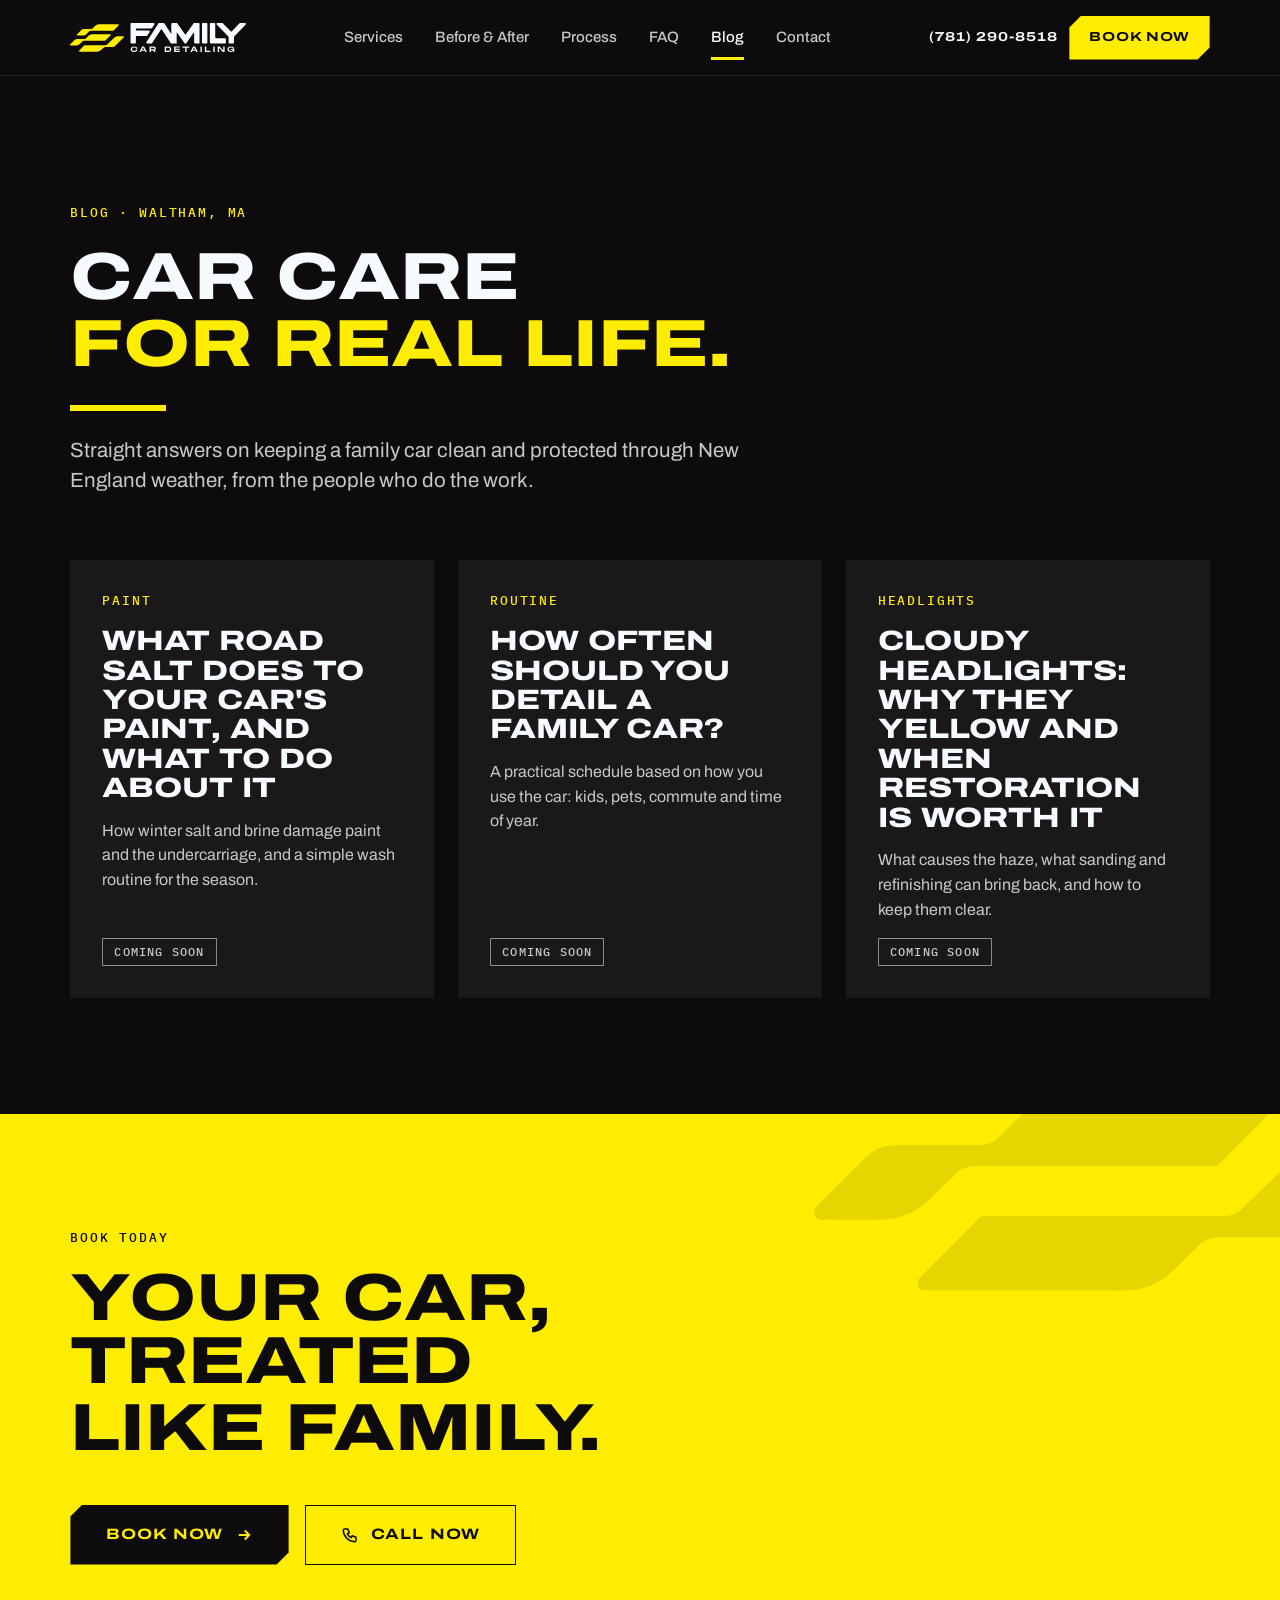
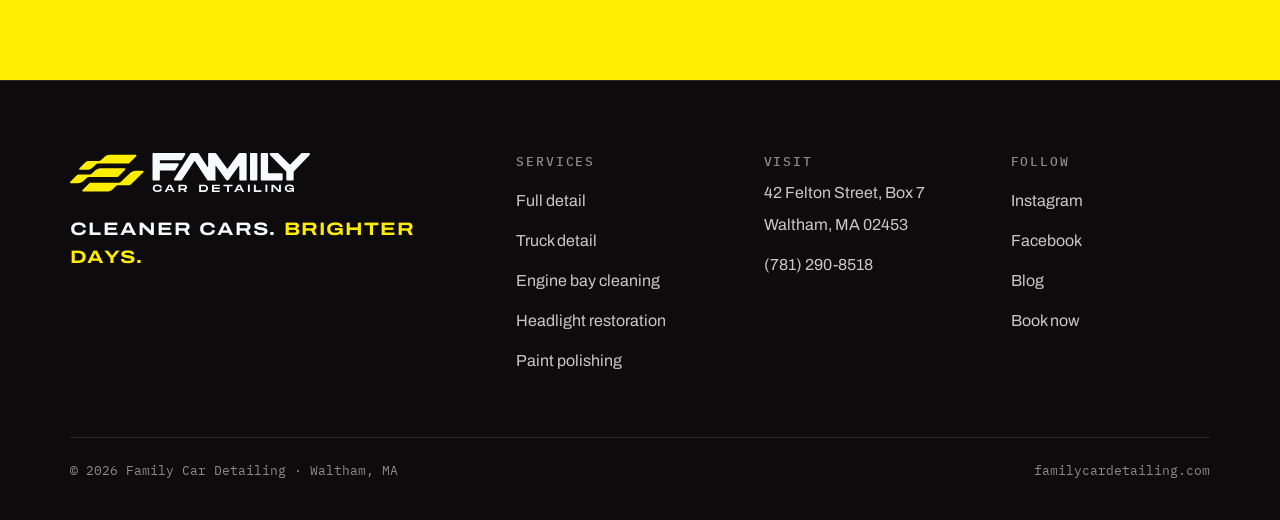
==== commit 716c7079: "fix: endereço com Box 7 (mapa e rota com #7, que o Google reconhece) Co-Authored-By: Claude Opus 5.5" ====
--- a/blog/index.html
+++ b/blog/index.html
@@ -86,7 +86,7 @@
   <div class="fcd-footer__cols">
     <div class="fcd-footer__brand"><img class="fcd-logo" style="width:240px" src="../assets/img/logo_hor_light.svg" width="827" height="136" alt="Family Car Detailing" loading="lazy"><span class="fcd-footer__tagline">Cleaner cars. <span class="fcd-hl">Brighter days.</span></span></div>
     <nav aria-label="Services"><span class="fcd-eyebrow" style="color:var(--muted);padding-bottom:10px">Services</span><a href="../#services">Full detail</a><a href="../#services">Truck detail</a><a href="../#services">Engine bay cleaning</a><a href="../#services">Headlight restoration</a><a href="../#services">Paint polishing</a></nav>
-    <address><span class="fcd-eyebrow" style="color:var(--muted);padding-bottom:10px;min-height:0">Visit</span>42 Felton Street<span>Waltham, MA&nbsp;02453</span><a href="tel:+17812908518">(781) 290-8518</a></address>
+    <address><span class="fcd-eyebrow" style="color:var(--muted);padding-bottom:10px;min-height:0">Visit</span>42 Felton Street, Box 7<span>Waltham, MA&nbsp;02453</span><a href="tel:+17812908518">(781) 290-8518</a></address>
     <nav aria-label="Follow"><span class="fcd-eyebrow" style="color:var(--muted);padding-bottom:10px">Follow</span><a href="../#visit" data-tbd-link="instagram">Instagram</a><a href="../#visit" data-tbd-link="facebook">Facebook</a><a href="./">Blog</a><a href="../#book">Book now</a></nav>
   </div>
   <div class="fcd-footer__legal"><span>© 2026 Family Car Detailing · Waltham, MA</span><span>familycardetailing.com</span></div>
@@ -116,6 +116,7 @@
 
 <script src="../assets/vendor/gsap.min.js" defer></script>
 <script src="../assets/vendor/ScrollTrigger.min.js" defer></script>
+<script src="../assets/vendor/lenis.min.js" defer></script>
 <script src="../assets/js/main.js" defer></script>
 </body>
 </html>
--- a/assets/css/site.css
+++ b/assets/css/site.css
@@ -2,6 +2,8 @@
    Só tokens de tokens.css; sem sombras, sem raio, sem cor nova. */
 
 html { scroll-padding-top: calc(var(--header-h) + 16px); }
+html.lenis { scroll-behavior: auto; } /* com Lenis ativo, quem suaviza é ele */
+.lenis.lenis-stopped { overflow: hidden; }
 body { overflow-x: clip; }
 img { height: auto; }
 [hidden] { display: none !important; }
@@ -24,12 +26,23 @@
 
 /* ---------- hero ---------- */
 .fcd-hero { min-height: min(860px, calc(100svh - var(--header-h))); }
-.fcd-hero__media { width: 100%; height: 100%; object-fit: cover; object-position: 70% 60%; }
+.fcd-hero__media { width: 100%; height: 100%; object-fit: cover; object-position: 62% 50%; background: var(--fcd-black); }
+.fcd-hero__toggle { position: absolute; top: 24px; right: var(--gutter); z-index: 2; display: inline-flex; align-items: center; justify-content: center; width: 44px; height: 44px; padding: 0; border: 0; background: rgba(13, 11, 12, .55); color: var(--fcd-white); box-shadow: inset 0 0 0 1px rgba(246, 251, 255, .35); cursor: pointer; transition: box-shadow var(--fcd-dur-1) var(--fcd-ease), color var(--fcd-dur-1) var(--fcd-ease); }
+.fcd-hero__toggle:hover { color: var(--fcd-yellow); box-shadow: inset 0 0 0 1px var(--fcd-yellow); }
+.fcd-hero__toggle svg { width: 16px; height: 16px; }
 .fcd-hero__title { max-width: none; font-size: clamp(40px, 6.4vw, 100px); }
 .fcd-hero__call { background: none; }
+.fcd-svc__wash { font-size: 14px; line-height: 1.45; }
+/* desktop: listas um pouco mais justas para título + cartões continuarem cabendo juntos na tela */
+@media (min-width: 961px) { .fcd-rail.is-rail .fcd-svc .fcd-list li { padding: 7px 0; } .fcd-rail.is-rail .fcd-svc { gap: 14px; } }
+.fcd-hero__note { max-width: 60ch; padding-left: 14px; box-shadow: inset 3px 0 0 var(--fcd-yellow); font-size: 15px; font-weight: 500; line-height: 1.5; color: var(--text); }
 .fcd-hero__call svg { transform: none !important; }
 @media (max-width: 760px) {
-  .fcd-hero__media { object-position: 30% 35%; }
+  /* vídeo do celular é quadrado e nativo: área mais alta e escurecimento só no fim, para o vídeo aparecer */
+  .fcd-hero { padding-top: 300px; }
+  .fcd-hero__media { height: 360px; object-position: 50% 40%; }
+  .fcd-hero::after { background: linear-gradient(0deg, #0D0B0C calc(100% - 355px), rgba(13, 11, 12, 0) calc(100% - 255px)); }
+  .fcd-hero__toggle { top: 16px; right: 16px; }
   .fcd-hero__facts { grid-template-columns: 1fr 1fr; }
 }
 
@@ -62,7 +75,7 @@
 .fcd-rail.is-rail .fcd-rail__clip { margin-inline: calc(var(--gutter) * -1); padding-inline: var(--gutter); overflow-x: clip; }
 .fcd-rail.is-rail .fcd-rail__bar { display: flex; }
 .fcd-rail.is-rail .fcd-rail__track { display: flex; width: max-content; will-change: transform; }
-.fcd-rail.is-rail .fcd-svc { flex: 0 0 clamp(360px, 30vw, 440px); }
+.fcd-rail.is-rail .fcd-svc { flex: 0 0 clamp(380px, 33vw, 480px); } /* largura em que os itens da lista não quebram linha */
 /* título fixo junto com os cartões: cabeçalho compacto para o conjunto caber na tela */
 .fcd-railpin.is-pinhead { background: var(--bg); }
 .fcd-railpin.is-pinhead .fcd-head { margin-bottom: 20px; gap: 12px 48px; }
@@ -105,12 +118,56 @@
 }
 @media (max-width: 620px) { .fcd-rail.is-rail .fcd-svc { flex-basis: calc(100vw - 2 * var(--gutter) - 26px); } }
 
+/* ---------- detalhes do serviço: botão no cartão + modal ---------- */
+.fcd-svc__actions { display: flex; flex-wrap: wrap; align-items: center; justify-content: space-between; gap: 12px 24px; margin-top: auto; }
+.fcd-svc .fcd-svc__actions .fcd-link { margin-top: 0; }
+.fcd-svc__more { display: inline-flex; align-items: center; gap: 8px; min-height: 44px; padding: 0; border: 0; background: none; color: var(--text-2); cursor: pointer; font: 500 12px/1 var(--font-mono); letter-spacing: .12em; text-transform: uppercase; transition: color var(--fcd-dur-1) var(--fcd-ease); }
+.fcd-svc__more svg { width: 14px; height: 14px; transition: transform var(--fcd-dur-2) var(--fcd-ease); }
+.fcd-svc__more:hover { color: var(--fcd-yellow); }
+.fcd-svc__more:hover svg { transform: rotate(90deg); }
+html:not(.js) [data-modal-open] { display: none; }
+
+.fcd-modal { width: min(760px, calc(100vw - 32px)); max-width: none; max-height: calc(100svh - 48px); padding: 0; border: 0; background: transparent; color: var(--text); overflow: visible; }
+.fcd-modal::backdrop { background: rgba(13, 11, 12, .8); backdrop-filter: blur(4px); }
+.fcd-modal__box { display: flex; flex-direction: column; gap: 22px; max-height: calc(100svh - 48px); overflow-y: auto; overscroll-behavior: contain; padding: clamp(24px, 4vw, 48px); background: var(--fcd-graphite); box-shadow: inset 0 0 0 1px var(--fcd-steel), inset 0 6px 0 var(--fcd-yellow); scrollbar-width: thin; scrollbar-color: var(--fcd-silver) var(--fcd-graphite); }
+.fcd-modal__box:focus-visible { outline: none; }
+.fcd-modal__head { display: flex; align-items: center; justify-content: space-between; gap: 16px; }
+.fcd-modal__close { display: inline-flex; align-items: center; justify-content: center; flex: none; width: 44px; height: 44px; padding: 0; border: 0; background: none; color: var(--text); cursor: pointer; box-shadow: inset 0 0 0 1px var(--control-border); }
+.fcd-modal__close:hover { box-shadow: inset 0 0 0 1px var(--fcd-yellow); color: var(--fcd-yellow); }
+.fcd-modal__close svg { width: 18px; height: 18px; transform: rotate(45deg); }
+.fcd-modal__title { font-size: clamp(26px, 3vw, 40px); line-height: 1; }
+.fcd-modal__part { display: flex; flex-direction: column; gap: 14px; padding-top: 22px; border-top: 1px solid var(--border); }
+.fcd-modal__part p { font-size: 16px; color: var(--text-2); max-width: 64ch; }
+.fcd-modal__part h3 { font-size: 20px; line-height: 1.15; }
+.fcd-modal .fcd-list { font-size: 15px; }
+.fcd-modal .fcd-spec dd { text-align: right; }
+.fcd-modal__note { font-size: 14px; color: var(--muted); }
+.fcd-modal__foot { display: flex; flex-wrap: wrap; align-items: center; justify-content: space-between; gap: 16px 24px; padding-top: 22px; border-top: 3px solid var(--text); }
+.fcd-modal__foot .fcd-package__price { font-size: clamp(28px, 3vw, 38px); }
+@media (max-width: 620px) {
+  /* no celular vira painel de baixo para cima */
+  .fcd-modal { width: 100vw; max-height: 90svh; margin: auto 0 0; }
+  .fcd-modal__box { max-height: 90svh; padding: 22px 20px calc(24px + env(safe-area-inset-bottom)); }
+  .fcd-modal__foot .fcd-btn { flex: 1 1 100%; }
+}
+@media (prefers-reduced-motion: no-preference) {
+  .fcd-modal[open] .fcd-modal__box { animation: fcd-modal-in var(--fcd-dur-3) var(--fcd-ease); }
+  .fcd-modal[open]::backdrop { animation: fcd-fade-in var(--fcd-dur-2) linear; }
+  @keyframes fcd-modal-in { from { opacity: 0; transform: translateY(28px); } }
+  @keyframes fcd-fade-in { from { opacity: 0; } }
+}
+
 /* ---------- antes e depois ---------- */
 .fcd-gallery { display: grid; gap: 32px 64px; grid-template-columns: minmax(0, 1.7fr) minmax(0, 1fr); align-items: end; }
 .fcd-ba__img { width: 100%; height: 100%; object-fit: cover; }
-.fcd-ba__sample { position: absolute; left: 24px; bottom: 20px; z-index: 2; background: var(--fcd-black); }
+.fcd-ba-aside { display: flex; flex-direction: column; gap: 20px; min-width: 0; }
+.fcd-ba-aside .fcd-list { font-size: 16px; }
+.fcd-ba-aside__price { display: flex; flex-direction: column; gap: 8px; padding-top: 4px; }
+.fcd-ba-aside .fcd-package__price { font-size: clamp(32px, 3.4vw, 44px); }
+.fcd-ba--square { aspect-ratio: 5 / 4; }
+.fcd-ba--square .fcd-ba__img { object-position: 50% 58%; }
 .fcd-ba__handle { will-change: left; }
-@media (max-width: 860px) { .fcd-gallery { grid-template-columns: 1fr; } .fcd-ba { aspect-ratio: 4 / 3; } }
+@media (max-width: 860px) { .fcd-gallery { grid-template-columns: 1fr; } .fcd-ba { aspect-ratio: 4 / 3; } .fcd-ba--square { aspect-ratio: 1051 / 988; } }
 
 /* ---------- manifesto (bloco CONTENT-001) ---------- */
 .fcd-manifesto { position: relative; background: var(--bg); overflow: clip; display: flex; align-items: center; min-height: 100svh; padding: var(--section) var(--gutter); }
@@ -127,9 +184,7 @@
 .fcd-pillars { display: grid; grid-template-columns: repeat(auto-fit, minmax(min(220px, 100%), 1fr)); gap: 32px; margin-top: clamp(48px, 6vw, 88px); border-top: 3px solid var(--text); }
 .fcd-pillars > div { display: flex; flex-direction: column; gap: 12px; padding-top: 24px; }
 .fcd-pillars p { font-size: 16px; color: var(--text-2); }
-.fcd-why__photo { margin-top: clamp(48px, 6vw, 88px); }
-.fcd-why__photo img { width: 100%; aspect-ratio: 21 / 9; object-fit: cover; object-position: 50% 62%; --fcd-cut: 16px; clip-path: var(--cut); }
-@media (max-width: 860px) { .fcd-why { grid-template-columns: 1fr; } .fcd-why__photo img { aspect-ratio: 4 / 3; } }
+@media (max-width: 860px) { .fcd-why { grid-template-columns: 1fr; } }
 
 /* ---------- processo: três camadas (bloco CARDS-001) ---------- */
 .fcd-deck { --stack-top: calc(var(--header-h) + 24px); --stack-offset: 18px; }
@@ -141,6 +196,10 @@
 .fcd-layer__title { font-size: clamp(36px, 4.6vw, 68px); line-height: .92; }
 .fcd-layer__media { position: relative; min-height: 240px; overflow: hidden; }
 .fcd-layer__media img { position: absolute; inset: 0; width: 100%; height: 100%; object-fit: cover; }
+/* duas fotos no mesmo cartão: lado a lado (retratos) ou empilhadas (paisagens, no desktop) */
+.fcd-layer__media--duo { display: grid; grid-template-columns: 1fr 1fr; gap: 2px; background: var(--bg); }
+.fcd-layer__media--duo img { position: relative; inset: auto; min-height: 0; }
+@media (min-width: 861px) { .fcd-layer__media--stack { grid-template-columns: 1fr; grid-template-rows: 1fr 1fr; } .fcd-layer__media--duo { position: relative; } .fcd-layer__media--duo img { position: absolute; } .fcd-layer__media--duo > img:nth-child(1) { inset: 0 50% 0 0; width: calc(50% - 1px); } .fcd-layer__media--duo > img:nth-child(2) { inset: 0 0 0 50%; left: calc(50% + 1px); width: calc(50% - 1px); } .fcd-layer__media--stack > img:nth-child(1) { inset: 0; width: 100%; height: calc(50% - 1px); } .fcd-layer__media--stack > img:nth-child(2) { inset: auto 0 0 0; left: 0; width: 100%; top: calc(50% + 1px); height: calc(50% - 1px); } }
 .fcd-deck__end { height: 10vh; }
 @media (max-width: 860px) {
   .fcd-deck { --stack-offset: 10px; --stack-top: calc(var(--header-h) + 12px); }
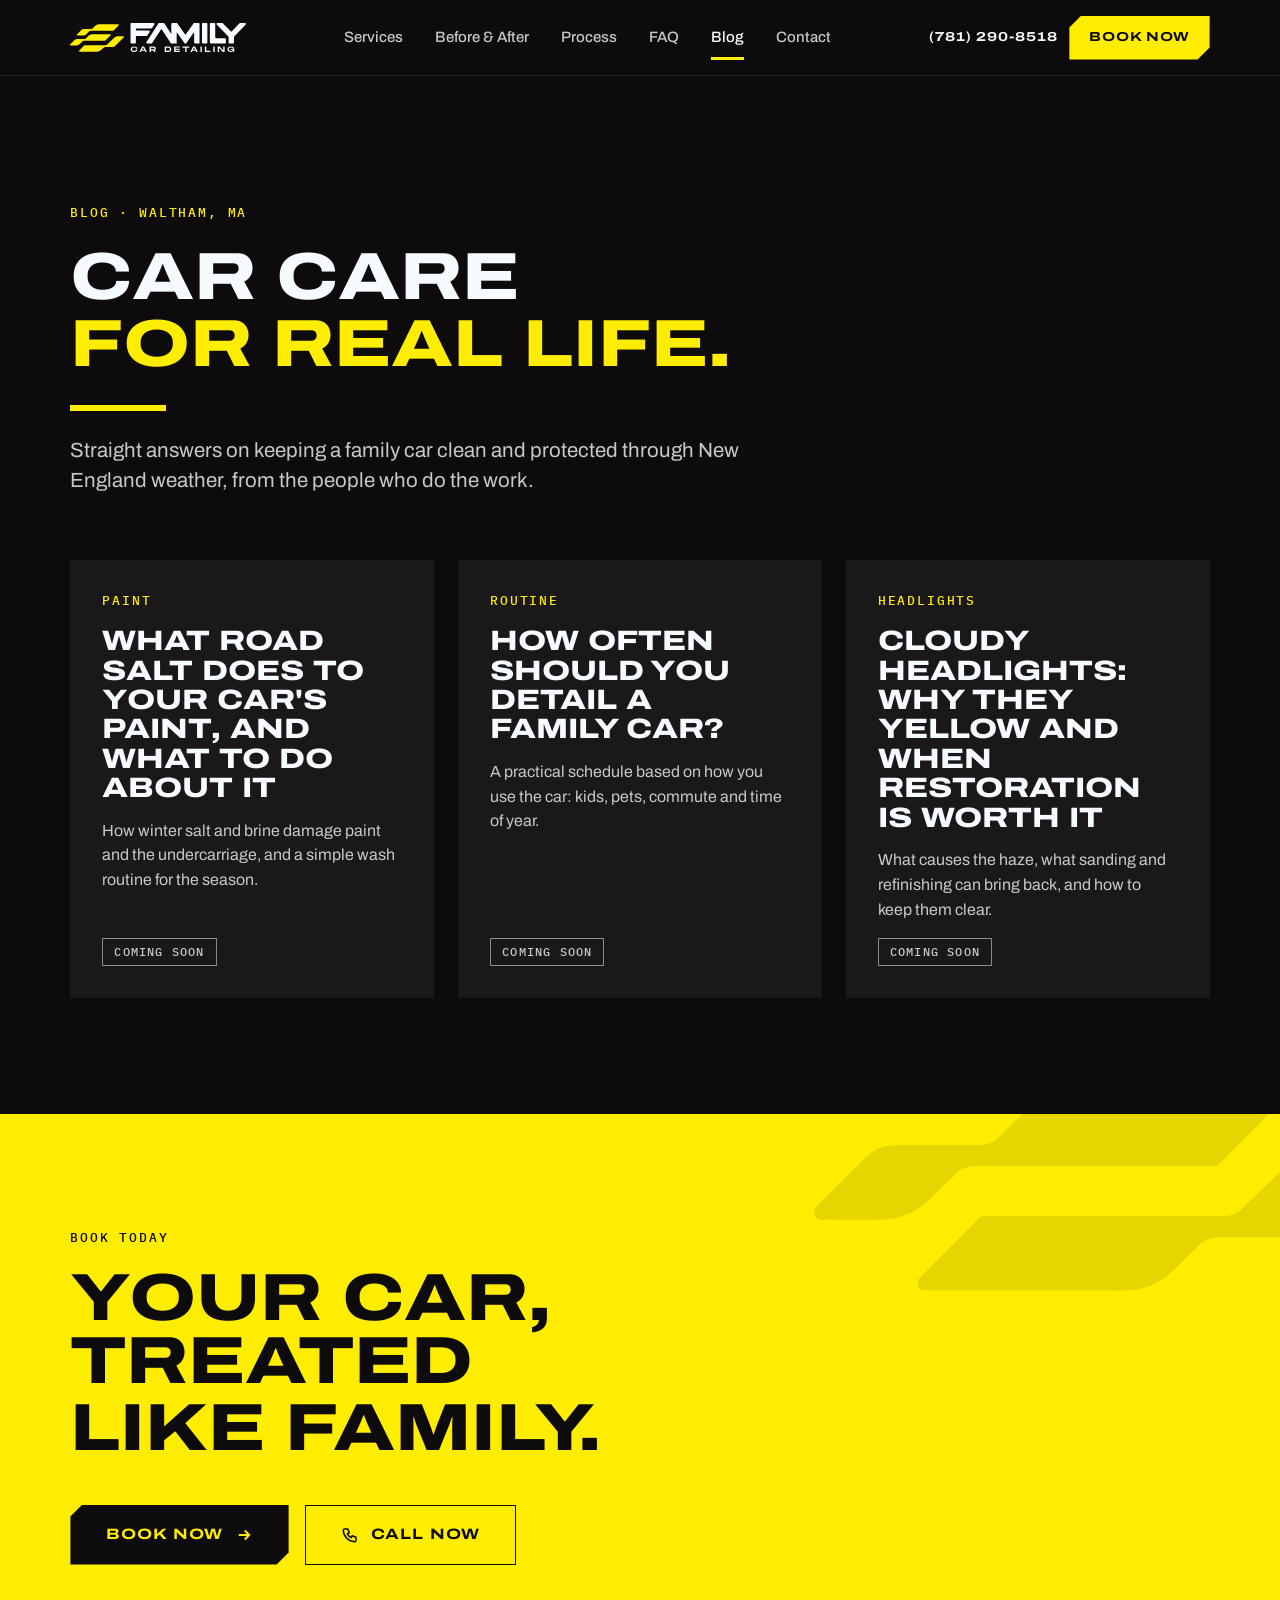
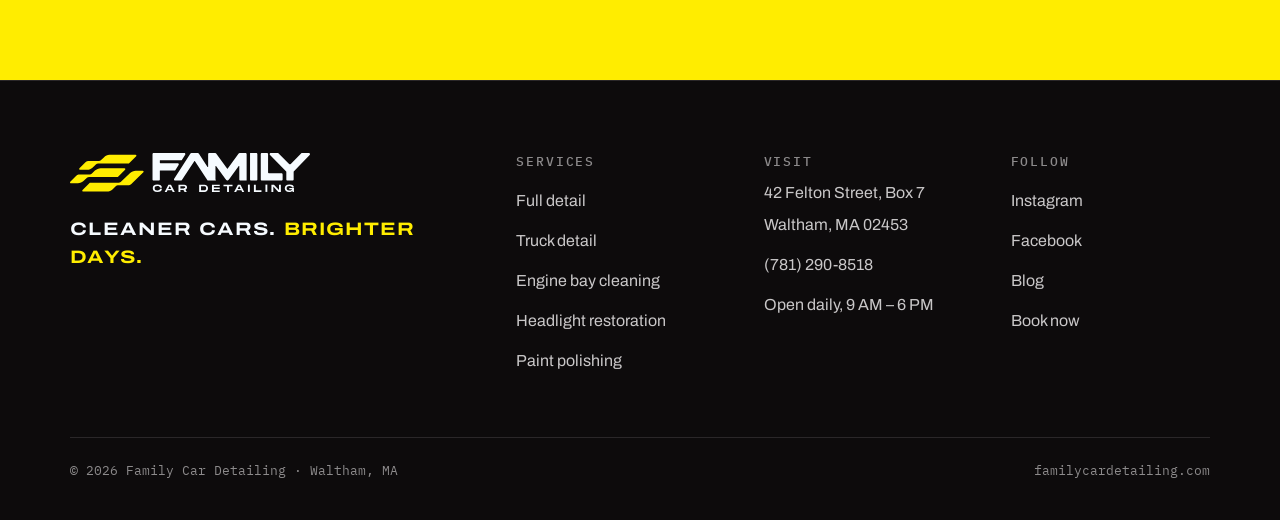
==== commit 231fd411: "feat: formulários ligados ao Apps Script e horário de funcionamento (todos os dias, 9 AM – 6 PM) Co-" ====
--- a/blog/index.html
+++ b/blog/index.html
@@ -86,7 +86,7 @@
   <div class="fcd-footer__cols">
     <div class="fcd-footer__brand"><img class="fcd-logo" style="width:240px" src="../assets/img/logo_hor_light.svg" width="827" height="136" alt="Family Car Detailing" loading="lazy"><span class="fcd-footer__tagline">Cleaner cars. <span class="fcd-hl">Brighter days.</span></span></div>
     <nav aria-label="Services"><span class="fcd-eyebrow" style="color:var(--muted);padding-bottom:10px">Services</span><a href="../#services">Full detail</a><a href="../#services">Truck detail</a><a href="../#services">Engine bay cleaning</a><a href="../#services">Headlight restoration</a><a href="../#services">Paint polishing</a></nav>
-    <address><span class="fcd-eyebrow" style="color:var(--muted);padding-bottom:10px;min-height:0">Visit</span>42 Felton Street, Box 7<span>Waltham, MA&nbsp;02453</span><a href="tel:+17812908518">(781) 290-8518</a></address>
+    <address><span class="fcd-eyebrow" style="color:var(--muted);padding-bottom:10px;min-height:0">Visit</span>42 Felton Street, Box 7<span>Waltham, MA&nbsp;02453</span><a href="tel:+17812908518">(781) 290-8518</a><span>Open daily, 9 AM – 6 PM</span></address>
     <nav aria-label="Follow"><span class="fcd-eyebrow" style="color:var(--muted);padding-bottom:10px">Follow</span><a href="../#visit" data-tbd-link="instagram">Instagram</a><a href="../#visit" data-tbd-link="facebook">Facebook</a><a href="./">Blog</a><a href="../#book">Book now</a></nav>
   </div>
   <div class="fcd-footer__legal"><span>© 2026 Family Car Detailing · Waltham, MA</span><span>familycardetailing.com</span></div>
